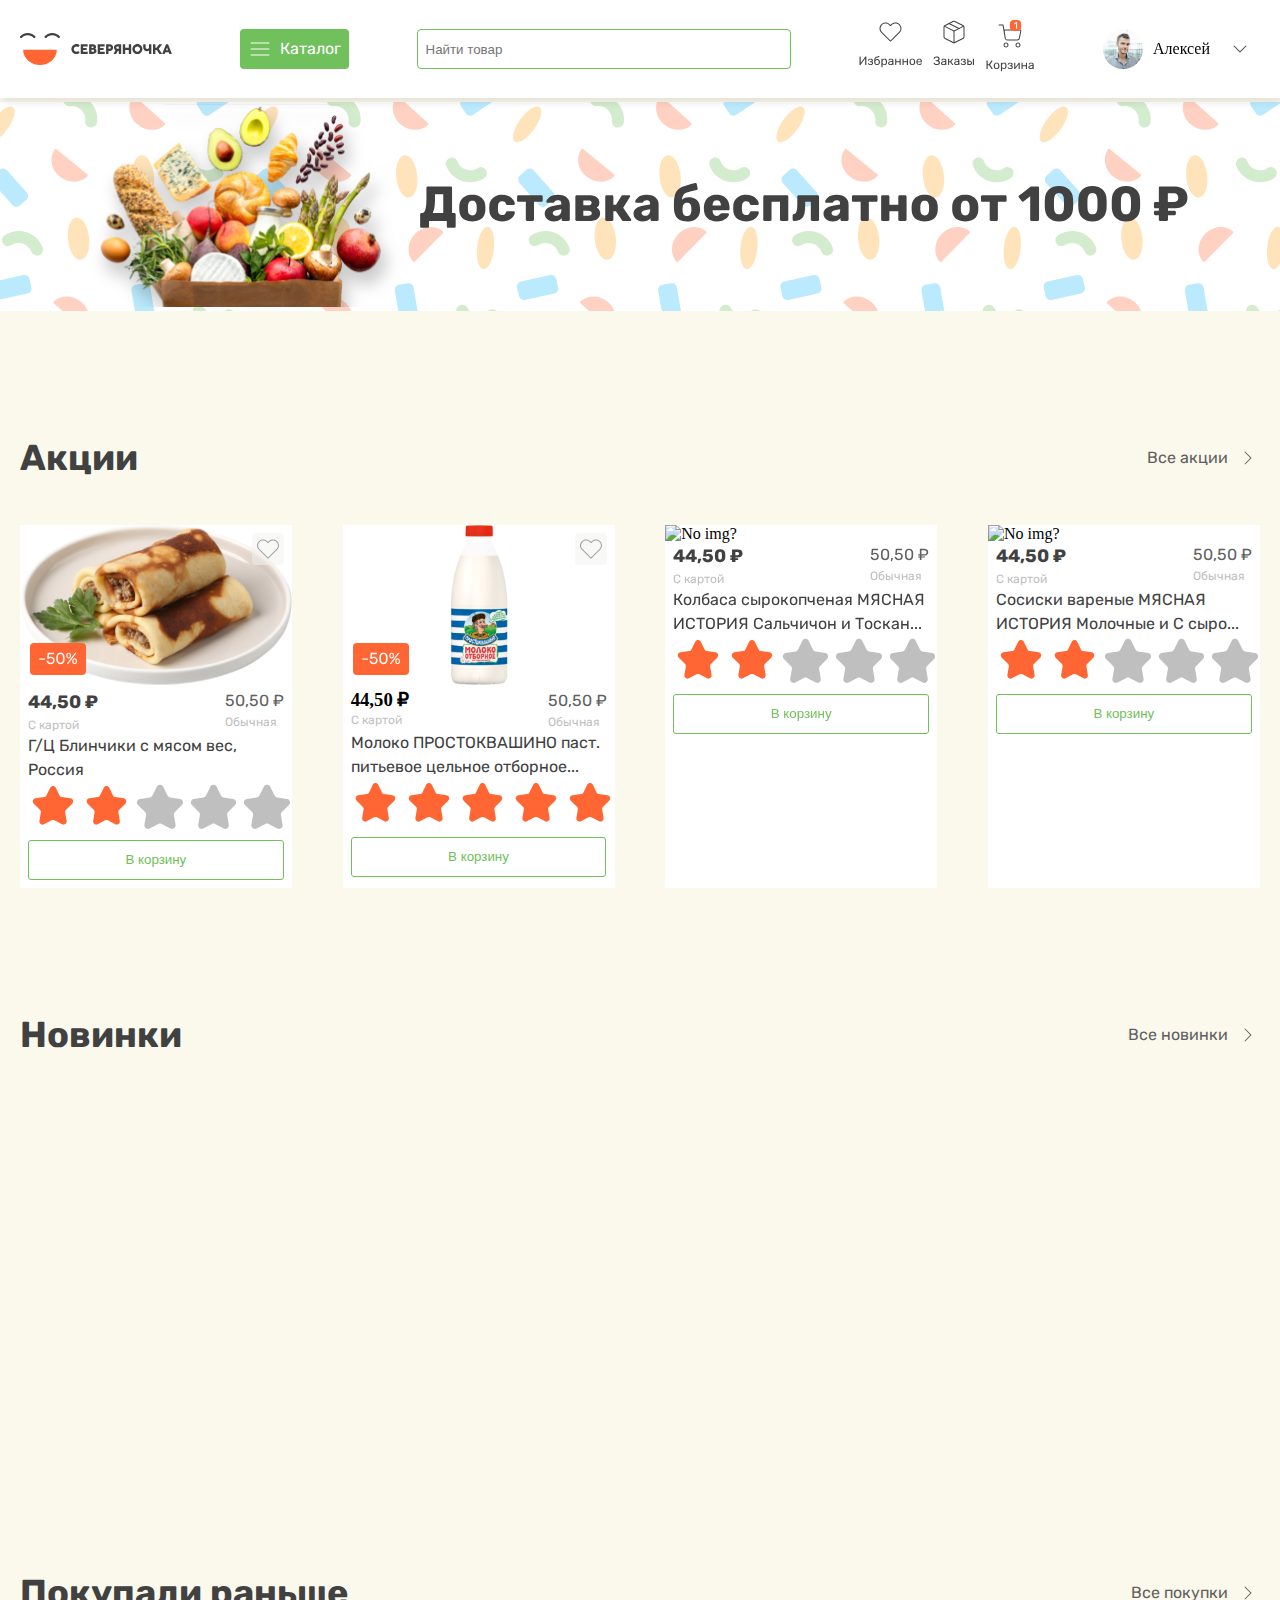
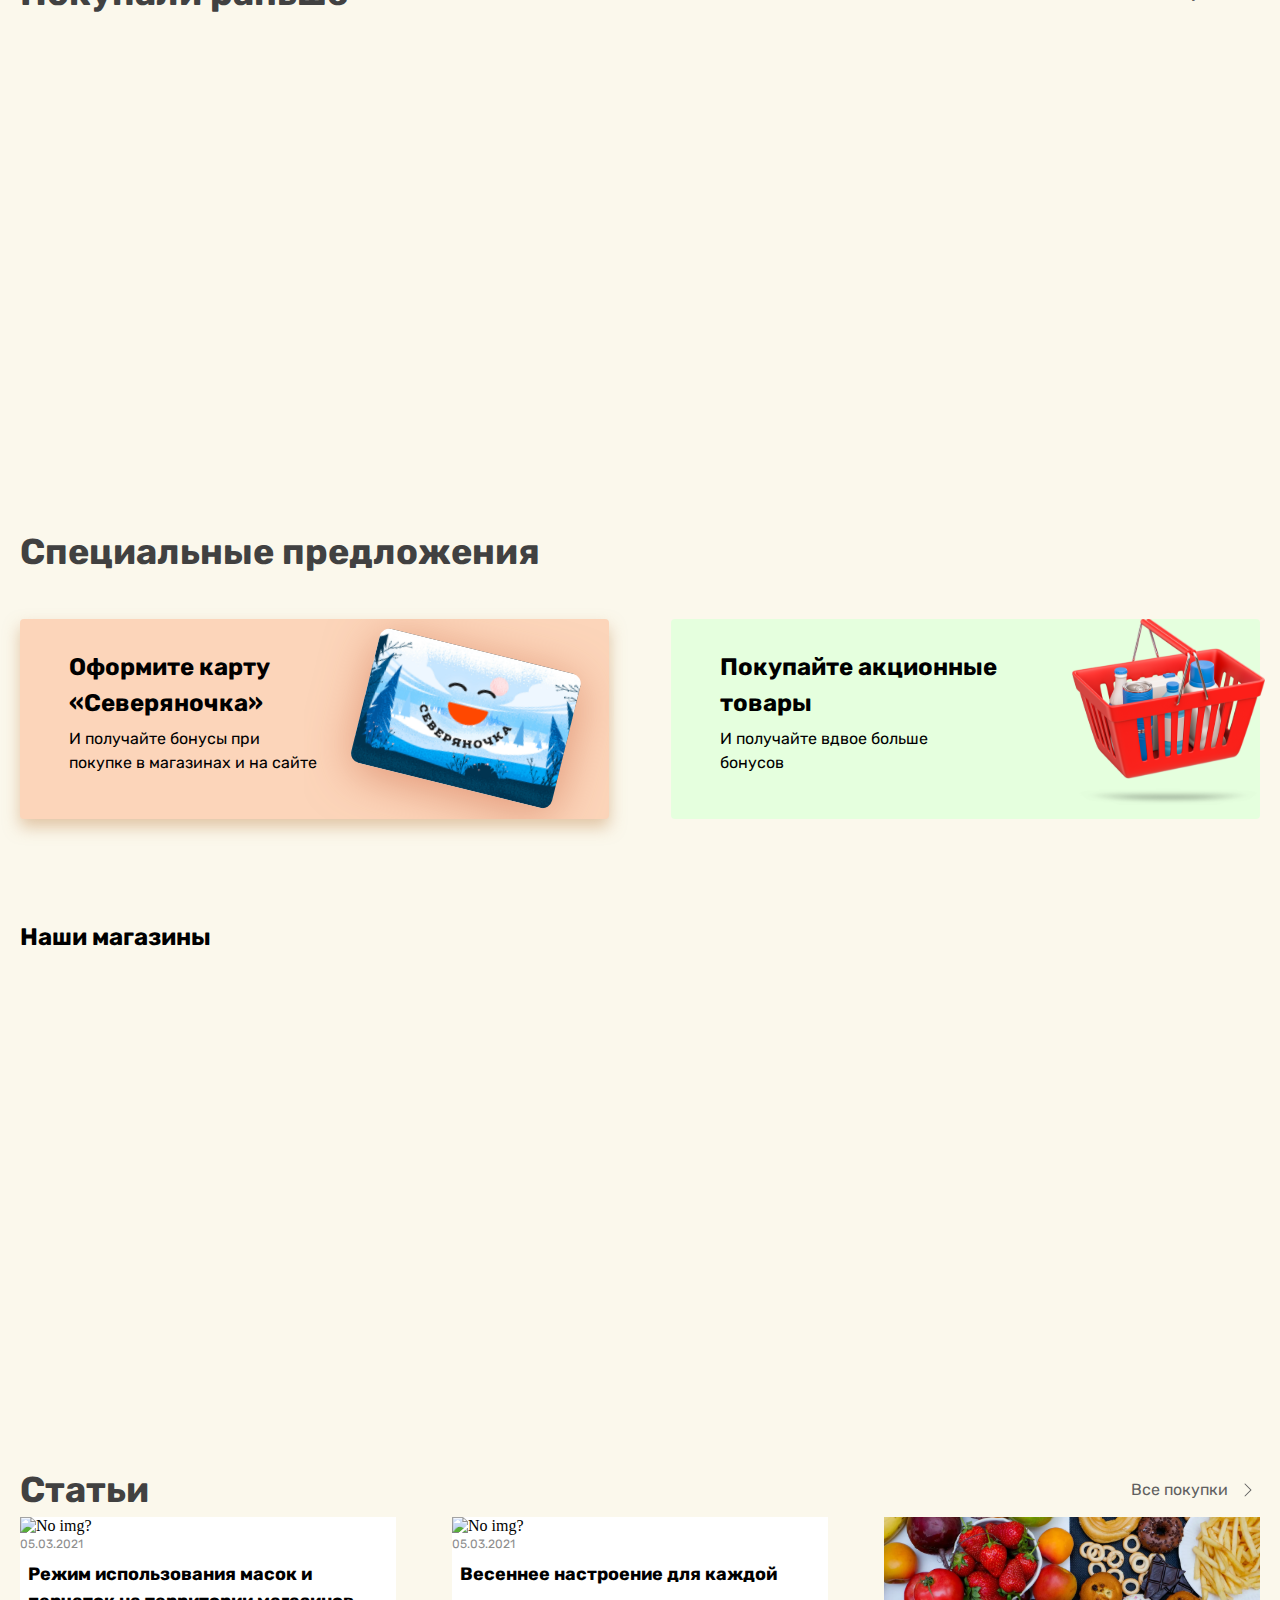
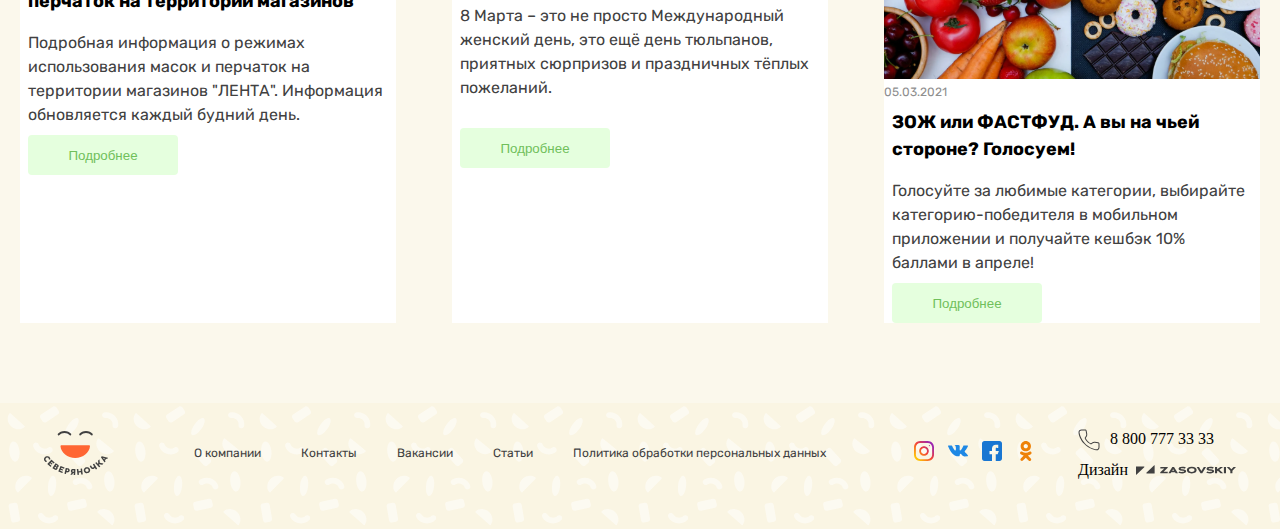
==== index.html @ 8865715a "first commit" ====
<!DOCTYPE html>
<html lang="en">
  <head>
    <meta charset="UTF-8" />
    <meta name="viewport" content="width=device-width, initial-scale=1.0" />
    <title>HOME</title>
    <link rel="stylesheet" href="./css/main.min.css" />
    <link href="https://unpkg.com/aos@2.3.1/dist/aos.css" rel="stylesheet" />
  </head>
  <body>
    <nav>
      <div class="screen-line">
        <div class="nav-div">
          <img class="logo-brend" src="./img/logo (12).svg" alt="No img?" />
          <img
            class="logo-brend2"
            src="./img/head-img/logo (13).svg"
            alt="No img?"
          />
          <a href="./page/katalog,html">
            <button class="katalogmin">
              <div>
                <img src="./img/head-img/menu.svg" alt="No img?" />
                <p>Каталог</p>
              </div>
            </button>
          </a>
          <form action=""><input type="text" /placeholder="Найти товар"></form>
          <div class="imgsss">
            <a href="./page/Избранное.html">
              <img src="./img/head-img/MainMenu.svg" alt="No img?" />
            </a>
            <a href="./page/Заказы.html"
              ><img src="./img/head-img/MainMenu (1).svg" alt="No img?"
            /></a>

            <a href="./page/Заказы.html"
              ><img src="./img/head-img/MainMenu (2).svg" alt="No img?"
            /></a>
          </div>
          <div class="head-div2">
            <div>
              <img src="./img/head-img/avatar.svg" alt="No img?" />
              <p>Алексей</p>
            </div>
            <img class="asdd" src="./img/Button.svg" alt="No img?" />
          </div>
        </div>
      </div>
    </nav>
    <header data-aos="flip-up">
      <div class="screen-line" data-aos="fade-down">
        <img src="./img/head-img/content-1208x200.svg" alt="No img?" />
        <p>Доставка бесплатно от 1000 ₽</p>
      </div>
    </header>

    <div class="АкцииАкции">
      <div class="screen-line">
        <div class="Акции1_">
          <h1>Акции</h1>
          <a href="./page/Заказы.html"
            ><div>
              <p>Все акции</p>
              <img src="./img/head-img/chevron-right.svg" alt="No img?" /></div
          ></a>
        </div>

        <div class="gridss">
          <div class="grid-card" data-aos="zoom-in-up">
            <img src="./img/home-body/img.svg" alt="No img?" />
            <div class="grid-card__DIV">
              <div class="div_left">
                <h2>44,50 ₽</h2>
                <p>С картой</p>
              </div>
              <div class="div_right">
                <h3>50,50 ₽</h3>
                <p>Обычная</p>
              </div>
            </div>
            <div><p class="div-end-p">Г/Ц Блинчики с мясом вес, Россия</p></div>
            <div class="yulduzlar o_o">
              <img src="./img/home-body/star.svg" alt="No img?" />
              <img src="./img/home-body/star.svg" alt="No img?" />
              <img src="./img/home-body/Star 1.svg" alt="No img?" />
              <img src="./img/home-body/Star 1.svg" alt="No img?" />
              <img src="./img/home-body/Star 1.svg" alt="No img?" />
            </div>
            <a href="./page/Заказы.html"
              ><button class="vkarzinu">В корзину</button></a
            >
          </div>
          <div class="grid-card" data-aos="zoom-in-up">
            <img src="./img/home-body/img (1).svg" alt="No img?" />
            <div class="grid-card__DIV">
              <div class="div_left">
                <h3>44,50 ₽</h3>
                <p>С картой</p>
              </div>
              <div class="div_right">
                <h3>50,50 ₽</h3>
                <p>Обычная</p>
              </div>
            </div>
            <div>
              <p class="div-end-p">
                Молоко ПРОСТОКВАШИНО паст. питьевое цельное отборное...
              </p>
            </div>
            <div class="yulduzlar">
              <img src="./img/home-body/star.svg" alt="No img?" />
              <img src="./img/home-body/star.svg" alt="No img?" />
              <img src="./img/home-body/star.svg" alt="No img?" />
              <img src="./img/home-body/star.svg" alt="No img?" />
              <img src="./img/home-body/star.svg" alt="No img?" />
            </div>
            <a href="./page/Заказы.html"
              ><button class="vkarzinu">В корзину</button></a
            >
          </div>
          <div class="grid-card" data-aos="zoom-in-up">
            <img src="./img/home-body/img (2).svg" alt="No img?" />
            <div class="grid-card__DIV">
              <div class="div_left">
                <h2>44,50 ₽</h2>
                <p>С картой</p>
              </div>
              <div class="div_right">
                <h3>50,50 ₽</h3>
                <p>Обычная</p>
              </div>
            </div>
            <div>
              <p class="div-end-p">
                Колбаса сырокопченая МЯСНАЯ ИСТОРИЯ Сальчичон и Тоскан...
              </p>
            </div>
            <div class="yulduzlar">
              <img src="./img/home-body/star.svg" alt="No img?" />
              <img src="./img/home-body/star.svg" alt="No img?" />
              <img src="./img/home-body/Star 1.svg" alt="No img?" />
              <img src="./img/home-body/Star 1.svg" alt="No img?" />
              <img src="./img/home-body/Star 1.svg" alt="No img?" />
            </div>
            <a href="./page/Заказы.html"
              ><button class="vkarzinu">В корзину</button></a
            >
          </div>
          <div class="grid-card whither" data-aos="zoom-in-up">
            <img src="./img/home-body/img (3).svg" alt="No img?" />
            <div class="grid-card__DIV">
              <div class="div_left">
                <h2>44,50 ₽</h2>
                <p>С картой</p>
              </div>
              <div class="div_right">
                <h3>50,50 ₽</h3>
                <p>Обычная</p>
              </div>
            </div>
            <div>
              <p class="div-end-p">
                Сосиски вареные МЯСНАЯ ИСТОРИЯ Молочные и С сыро...
              </p>
            </div>
            <div class="yulduzlar o__o">
              <img src="./img/home-body/star.svg" alt="No img?" />
              <img src="./img/home-body/star.svg" alt="No img?" />
              <img src="./img/home-body/Star 1.svg" alt="No img?" />
              <img src="./img/home-body/Star 1.svg" alt="No img?" />
              <img src="./img/home-body/Star 1.svg" alt="No img?" />
            </div>
            <a href="./page/Заказы.html"
              ><button class="vkarzinu">В корзину</button></a
            >
          </div>
        </div>
      </div>
    </div>
    <div class="screen-line">
      <div class="Акции1_">
        <h1>Новинки</h1>
        <a href="./page/katalog,html"
          ><div>
            <p>Все новинки</p>
            <img src="./img/head-img/chevron-right.svg" alt="No img?" /></div
        ></a>
      </div>

      <div class="gridss">
        <div class="grid-card" data-aos="zoom-in-up">
          <img src="./img/home-body/img (4).svg" alt="No img?" />
          <div class="grid-card__DIV">
            <h6>159,99 ₽</h6>
          </div>
          <div><p class="div-end-p">Г/Ц Блинчики с мясом вес, Россия</p></div>
          <div class="yulduzlar o_o">
            <img src="./img/home-body/star.svg" alt="No img?" />
            <img src="./img/home-body/star.svg" alt="No img?" />
            <img src="./img/home-body/Star 1.svg" alt="No img?" />
            <img src="./img/home-body/Star 1.svg" alt="No img?" />
            <img src="./img/home-body/Star 1.svg" alt="No img?" />
          </div>
          <a href="./page/Заказы.html"
            ><button class="vkarzinu">В корзину</button></a
          >
        </div>
        <div class="grid-card" data-aos="zoom-in-up">
          <img src="./img/home-body/img (5).svg" alt="No img?" />
          <div class="grid-card__DIV">
            <h6>159,99 ₽</h6>
          </div>
          <div>
            <p class="div-end-p">
              Молоко ПРОСТОКВАШИНО паст. питьевое цельное отборное...
            </p>
          </div>
          <div class="yulduzlar">
            <img src="./img/home-body/star.svg" alt="No img?" />
            <img src="./img/home-body/star.svg" alt="No img?" />
            <img src="./img/home-body/star.svg" alt="No img?" />
            <img src="./img/home-body/star.svg" alt="No img?" />
            <img src="./img/home-body/star.svg" alt="No img?" />
          </div>
          <a href="./page/Заказы.html"
            ><button class="vkarzinu">В корзину</button></a
          >
        </div>
        <div class="grid-card" data-aos="zoom-in-up">
          <img src="./img/home-body/img@2x.svg" alt="No img?" />
          <div class="grid-card__DIV">
            <h6>159,99 ₽</h6>
          </div>
          <div>
            <p class="div-end-p">
              Колбаса сырокопченая МЯСНАЯ ИСТОРИЯ Сальчичон и Тоскан...
            </p>
          </div>
          <div class="yulduzlar">
            <img src="./img/home-body/star.svg" alt="No img?" />
            <img src="./img/home-body/star.svg" alt="No img?" />
            <img src="./img/home-body/Star 1.svg" alt="No img?" />
            <img src="./img/home-body/Star 1.svg" alt="No img?" />
            <img src="./img/home-body/Star 1.svg" alt="No img?" />
          </div>
          <a href="./page/Заказы.html"
            ><button class="vkarzinu">В корзину</button></a
          >
        </div>
        <div class="grid-card whither" data-aos="zoom-in-up">
          <img src="./img/home-body/img (6).svg" alt="No img?" />
          <div class="grid-card__DIV">
            <h6>159,99 ₽</h6>
          </div>
          <div>
            <p class="div-end-p">
              Сосиски вареные МЯСНАЯ ИСТОРИЯ Молочные и С сыро...
            </p>
          </div>
          <div class="yulduzlar o__o">
            <img src="./img/home-body/star.svg" alt="No img?" />
            <img src="./img/home-body/star.svg" alt="No img?" />
            <img src="./img/home-body/Star 1.svg" alt="No img?" />
            <img src="./img/home-body/Star 1.svg" alt="No img?" />
            <img src="./img/home-body/Star 1.svg" alt="No img?" />
          </div>
          <a href="./page/Заказы.html"
            ><button class="vkarzinu">В корзину</button></a
          >
        </div>
      </div>
    </div>
    <div class="screen-line">
      <div class="Акции1_">
        <h1>Покупали раньше</h1>
        <a href=""
          ><div>
            <p>Все покупки</p>
            <img src="./img/head-img/chevron-right.svg" alt="No img?" /></div
        ></a>
      </div>

      <div class="gridss">
        <div class="grid-card" data-aos="zoom-in-up">
          <img src="./img/home-body/img (7).svg" alt="No img?" />
          <div class="grid-card__DIV">
            <h6>159,99 ₽</h6>
          </div>
          <div><p class="div-end-p">Г/Ц Блинчики с мясом вес, Россия</p></div>
          <div class="yulduzlar o_o">
            <img src="./img/home-body/star.svg" alt="No img?" />
            <img src="./img/home-body/star.svg" alt="No img?" />
            <img src="./img/home-body/Star 1.svg" alt="No img?" />
            <img src="./img/home-body/Star 1.svg" alt="No img?" />
            <img src="./img/home-body/Star 1.svg" alt="No img?" />
          </div>
          <a href="./page/Заказы.html"
            ><button class="vkarzinu">В корзину</button></a
          >
        </div>
        <div class="grid-card" data-aos="zoom-in-up">
          <img src="./img/home-body/img@2x.svg" alt="No img?" />
          <div class="grid-card__DIV">
            <h6>159,99 ₽</h6>
          </div>
          <div>
            <p class="div-end-p">
              Молоко ПРОСТОКВАШИНО паст. питьевое цельное отборное...
            </p>
          </div>
          <div class="yulduzlar">
            <img src="./img/home-body/star.svg" alt="No img?" />
            <img src="./img/home-body/star.svg" alt="No img?" />
            <img src="./img/home-body/star.svg" alt="No img?" />
            <img src="./img/home-body/star.svg" alt="No img?" />
            <img src="./img/home-body/star.svg" alt="No img?" />
          </div>
          <a href="./page/Заказы.html"
            ><button class="vkarzinu">В корзину</button></a
          >
        </div>
        <div class="grid-card" data-aos="zoom-in-up">
          <img src="./img/home-body/img (4).svg" alt="No img?" />
          <div class="grid-card__DIV">
            <h6>159,99 ₽</h6>
          </div>
          <div>
            <p class="div-end-p">
              Колбаса сырокопченая МЯСНАЯ ИСТОРИЯ Сальчичон и Тоскан...
            </p>
          </div>
          <div class="yulduzlar">
            <img src="./img/home-body/star.svg" alt="No img?" />
            <img src="./img/home-body/star.svg" alt="No img?" />
            <img src="./img/home-body/Star 1.svg" alt="No img?" />
            <img src="./img/home-body/Star 1.svg" alt="No img?" />
            <img src="./img/home-body/Star 1.svg" alt="No img?" />
          </div>
          <a href="./page/Заказы.html"
            ><button class="vkarzinu">В корзину</button></a
          >
        </div>
        <div class="grid-card whither" data-aos="zoom-in-up">
          <img src="./img/home-body/img (6).svg" alt="No img?" />
          <div class="grid-card__DIV">
            <h6>159,99 ₽</h6>
          </div>
          <div>
            <p class="div-end-p">
              Сосиски вареные МЯСНАЯ ИСТОРИЯ Молочные и С сыро...
            </p>
          </div>
          <div class="yulduzlar o__o">
            <img src="./img/home-body/star.svg" alt="No img?" />
            <img src="./img/home-body/star.svg" alt="No img?" />
            <img src="./img/home-body/Star 1.svg" alt="No img?" />
            <img src="./img/home-body/Star 1.svg" alt="No img?" />
            <img src="./img/home-body/Star 1.svg" alt="No img?" />
          </div>
          <a href="./page/Заказы.html"
            ><button class="vkarzinu">В корзину</button></a
          >
        </div>
      </div>
    </div>
    <div class="screen-line">
      <h1 class="предло__">Специальные предложения</h1>
      <div class="karti">
        <div class="kaerr1">
          <h1>Оформите карту «Северяночка»</h1>
          <p>И получайте бонусы при покупке в магазинах и на сайте</p>
          <img src="./img/home-body/Карта лояльности-10 1.svg" alt="No img?" />
        </div>
        <div class="kaerr2">
          <h1>Покупайте акционные товары</h1>
          <p>И получайте вдвое больше бонусов</p>
          <img src="./img/home-body/73 1.svg" alt="No img?" />
        </div>
      </div>
    </div>
    <div class="screen-line"><h1 class="nashimagazin">Наши магазины</h1></div>
    <div class="">
      <iframe
        src="https://www.google.com/maps/embed?pb=!1m18!1m12!1m3!1d1476.599180082856!2d65.7945278183148!3d38.857039566726215!2m3!1f0!2f0!3f0!3m2!1i1024!2i768!4f13.1!3m3!1m2!1s0x3f4ea70045836921%3A0x5b971f34d893f741!2sIT%20Klaster%20Academy!5e1!3m2!1sen!2s!4v1723048775685!5m2!1sen!2s"
        width="100%"
        height="354"
        style="margin-top: 30px; border: 0"
        allowfullscreen=""
        loading="lazy"
        referrerpolicy="no-referrer-when-downgrade"
      ></iframe>
    </div>
    <div class="screen-line">
      <div class="Акции1_">
        <h1>Статьи</h1>
        <a href=""
          ><div>
            <p>Все покупки</p>
            <img src="./img/head-img/chevron-right.svg" alt="No img?" /></div
        ></a>
      </div>
      <div class="grid-cardend">
        <div class="end__element">
          <img src="./img/home-body/image 5.svg" alt="No img?" />
          <p>05.03.2021</p>
          <h3>Режим использования масок и перчаток на территории магазинов</h3>
          <h5>
            Подробная информация о режимах использования масок и перчаток на
            территории магазинов "ЛЕНТА". Информация обновляется каждый будний
            день.
          </h5>
          <a href="./page/О-компании.html">
            <button class="margin-top:10px;">Подробнее</button></a
          >
        </div>
        <div class="end__element">
          <img src="./img/home-body/image 5 (1).svg" alt="No img?" />
          <p>05.03.2021</p>
          <h3>Весеннее настроение для каждой</h3>
          <h5>
            8 Марта – это не просто Международный женский день, это ещё день
            тюльпанов, приятных сюрпризов и праздничных тёплых пожеланий.
          </h5>
          <a href="./page/О-компании.html">
            <button style="margin-top: 20px">Подробнее</button></a
          >
        </div>
        <div class="end__element">
          <img src="./img/home-body/image 5 (2).svg" alt="No img?" />
          <p>05.03.2021</p>
          <h3>ЗОЖ или ФАСТФУД. А вы на чьей стороне? Голосуем!</h3>
          <h5>
            Голосуйте за любимые категории, выбирайте категорию-победителя в
            мобильном приложении и получайте кешбэк 10% баллами в апреле!
          </h5>
          <a href="./page/О-компании.html"> <button>Подробнее</button></a>
        </div>
      </div>
    </div>
    <footer>
      <div class="screen-line">
        <div class="bigasdfl">
          <img src="./img/footer/logo (14).svg" alt="No img?" />
          <div class="gjdfkgjfgdkfdk">
            <a href="./page/О-компании.html"> <p>О компании</p></a>
            <a href="./page/Контакты.html"> <p>Контакты</p></a>
            <a href="./page/Вакансии.html"> <p>Вакансии</p></a>
            <a href="./page/О-компании.html"> <p>Статьи</p></a>
            <a href="./page/Контакты.html">
              <p>Политика обработки персональных данных</p>
            </a>
          </div>
          <div class="kgjfgdkfdk">
            <div class="alii">
              <a href="./page/О-компании.html"> <p>О компании</p></a>
              <a href="./page/Контакты.html"> <p>Контакты</p></a>
              <a href="./page/Вакансии.html"> <p>Вакансии</p></a>
            </div>
            <div class="alii">
              <a href="./page/О-компании.html"> <p>Статьи</p></a>
              <a href="./page/Контакты.html">
                <p>Политика обработки персональных данных</p>
              </a>
            </div>
          </div>
          <div class="fodefilrr">
            <div class="sasdfdsg">
              <a
                href="https://www.instagram.com/alisher_ali13?igsh=NnBmYnNvbGl6MXEw "
                ><img src="./img/footer/instagram.svg" alt="No img?"
              /></a>
              <a href="https://vk.com/"
                ><img src="./img/footer/vkontakte.svg  " alt="No img?"
              /></a>
              <a href="https://www.facebook.com/">
                <img src="./img/footer/facebook.svg" alt="No img?"
              /></a>
              <a href="https://ok.ru/">
                <img src="./img/footer/ok.svg" alt="No img?"
              /></a>
            </div>
            <div>
              <div style="display: flex; gap: 8px; align-items: center">
                <img src="./img/footer/phone.svg" alt="no icon?" />
                <p>8 800 777 33 33</p>
              </div>
              <div class="img__p-foot">
                <p>Дизайн</p>
                <img src="./img/footer/Union.svg" alt="No icon?" />
              </div>
            </div>
          </div>
        </div>
      </div>
    </footer>
    <div class="footer-2">
      <div class="screen-line">
        <div class="bi-bag">
          <img src="./img/footer/logo (14).svg" alt="No img?" />
          <div>
            <div>
              <a
                href="https://www.instagram.com/alisher_ali13?igsh=NnBmYnNvbGl6MXEw "
                ><img src="./img/footer/instagram.svg" alt="No img?"
              /></a>
              <a href="https://vk.com/"
                ><img src="./img/footer/vkontakte.svg  " alt="No img?"
              /></a>
              <a href="https://www.facebook.com/">
                <img src="./img/footer/facebook.svg" alt="No img?"
              /></a>
              <a href="https://ok.ru/">
                <img src="./img/footer/ok.svg" alt="No img?"
              /></a>
            </div>
            <div style="display: flex; gap: 8px; align-items: center">
              <img src="./img/footer/phone.svg" alt="no icon?" />
              <p>8 800 777 33 33</p>
            </div>
          </div>
        </div>
        <div class="center-alta">
          <div class="alta-big">
            <div class="alta">
              <a href="./page/О-компании.html"> <p>О компании</p></a>
              <a href="./page/Контакты.html"> <p>Контакты</p></a>
              <a href="./page/Вакансии.html"> <p>Вакансии</p></a>
              <a href="./page/О-компании.html"> <p>Статьи</p></a>
            </div>
            <a href="./page/Контакты.html">
              <p>Политика обработки персональных данных</p>
            </a>
          </div>
        </div>
      </div>
    </div>
    <div class="end__nav">
      <div class="screen-line">
        <div class="imageoo">
          <a href="./page/katalog,html"
            ><img src="./img/head-img/MainMenu (3).svg" alt="No img?"
          /></a>
          <a href="./page/Избранное.html"
            ><img src="./img/head-img/MainMenu.svg" alt="No img?"
          /></a>
          <a href="./page/Заказы.html"
            ><img src="./img/head-img/MainMenu (1).svg" alt="No img?"
          /></a>
          <a href="./page/Корзина.html"
            ><img src="./img/head-img/MainMenu (2).svg" alt="No img?"
          /></a>
          <a href="./page/О-компании.html"
            ><img src="./img/head-img/avatar.svg" alt="No img?"
          /></a>
        </div>
      </div>
    </div>
    <script src="https://unpkg.com/aos@2.3.1/dist/aos.js"></script>
    <script src="./js/main.js"></script>
  </body>
</html>
---- css/main.min.css ----
@import"https://fonts.googleapis.com/css2?family=Rubik:ital,wght@0,300..900;1,300..900&display=swap";*{padding:0;margin:0}*,*::before,*::after{box-sizing:border-box}.screen-line{max-width:1288px;margin-left:auto;margin-right:auto;padding-left:20px;padding-right:20px}nav{position:relative;z-index:1000000;position:sticky;top:0;box-shadow:2px 4px 8px 0px rgba(0,0,0,.1);background-color:#fff}@media(max-width: 807px){nav .logo-brend{display:none}}nav .logo-brend2{display:none !important}@media(max-width: 807px){nav .logo-brend2{display:block !important}}nav .nav-div{padding-top:20px;padding-bottom:20px;display:flex;align-items:center;justify-content:space-between}nav .katalogmin{background:#70c05b;padding:8px;border-radius:4px;border:none;transition:1s}nav .katalogmin:hover{box-shadow:inset 0px 50px 30px red}@media(max-width: 544px){nav .katalogmin{display:none}}nav .katalogmin div{display:flex;gap:8px;align-items:center}nav .katalogmin div p{font-family:Rubik;font-size:16px;font-weight:400;line-height:24px;text-align:center;color:#fff}@media(max-width: 1005px){nav .katalogmin div p{display:none}}nav .imgsss{display:flex;gap:10px}@media(max-width: 544px){nav .imgsss{display:none}}nav .imgsss img{transition:.3s}nav .imgsss img:hover{transform:scale(0.85)}nav form input{height:40px;width:374px;padding:8px;gap:10px;border-radius:4px;border:1px solid #70c05b;outline:none}@media(max-width: 1005px){nav form input{width:324px}}@media(max-width: 683px){nav form input{width:100%}}@media(max-width: 544px){nav form input{width:250px}}nav .head-div2{display:flex;align-items:center;gap:10px}@media(max-width: 544px){nav .head-div2{display:none}}nav .head-div2 div{display:flex;align-items:center;gap:10px}@media(max-width: 1005px){nav .head-div2 div p{display:none}}@media(max-width: 1005px){nav .head-div2 .asdd{display:none}}header{margin-top:4px;background-image:url(../../img/head-img/Group\ 7100.svg);background-repeat:no-repeat;background-size:cover;background-position:center;width:100%;background-color:#fff}header img{width:100%}@media(max-width: 400px){header img{display:none}}header p{display:none !important}@media(max-width: 400px){header p{display:block !important;text-align:center;padding:27px 0px;font-family:Rubik;font-size:18px;font-weight:700;line-height:27px;text-align:center}}.АкцииАкции{margin-top:80px}.АкцииАкции .Акции1_{display:flex;align-items:center;justify-content:space-between}.АкцииАкции .Акции1_ h1{font-family:Rubik;font-size:36px;font-weight:700;line-height:54px;text-align:left;color:#414141}.АкцииАкции .Акции1_ a{text-decoration:none}.АкцииАкции .Акции1_ a div{display:flex;align-items:center;gap:8px;transition:.3s}.АкцииАкции .Акции1_ a div:hover{-webkit-text-decoration:underline 4px red;text-decoration:underline 4px red}.АкцииАкции .Акции1_ a div p{font-family:Rubik;font-size:16px;font-weight:400;line-height:24px;text-align:center;color:#606060}.gridss{margin-top:40px;display:grid;grid-template-columns:auto auto auto auto;justify-content:space-between}@media(max-width: 694px){.gridss{grid-template-columns:auto auto;justify-content:space-evenly}}.gridss .grid-card{width:272px;background-color:#fff}@media(max-width: 819px){.gridss .grid-card{width:224px !important}}@media(max-width: 694px){.gridss .grid-card{width:272px}}@media(max-width: 472px){.gridss .grid-card{width:160px !important}}.gridss .grid-card img{width:100%}.gridss .grid-card .grid-card__DIV{padding-top:8px;display:flex;padding:0px 8px;justify-content:space-between}.gridss .grid-card .grid-card__DIV .div_left h2{font-family:Rubik;font-size:18px;font-weight:700;line-height:27px;text-align:left;color:#414141}.gridss .grid-card .grid-card__DIV .div_left p{font-family:Rubik;font-size:12px;font-weight:400;line-height:18px;text-align:left;color:#bfbfbf}.gridss .grid-card .grid-card__DIV .div_right h3{font-family:Rubik;font-size:16px;font-weight:400;line-height:24px;text-align:left;color:#606060}.gridss .grid-card .grid-card__DIV .div_right p{font-family:Rubik;font-size:12px;font-weight:400;line-height:18px;text-align:left;color:#bfbfbf}.gridss .grid-card .grid-card__DIV h6{font-family:Rubik;font-size:18px;font-weight:700;line-height:27px;text-align:left;color:#414141}.gridss .div-end-p{margin-left:8px;max-width:256px;font-family:Rubik;font-size:16px;font-weight:400;line-height:24px;text-align:left;color:#414141}.gridss .yulduzlar{margin-left:8px;display:flex;gap:4px}.gridss .vkarzinu{margin:8px;width:94%;height:40px;border:none;background:none;border-radius:3px;color:#70c05b;border:1px solid #70c05b;transition:.3s}.gridss .vkarzinu:hover{box-shadow:inset 0px 42px 0px #f63;color:#fff;border:none}@media(max-width: 1101px){.whither{display:none !important}}@media(max-width: 694px){.whither{display:block !important}}@media(max-width: 472px){.o_o{padding-top:70px !important}.o__o{padding-top:25px}}.Акции1_{margin-top:120px;display:flex;align-items:center;justify-content:space-between}.Акции1_ h1{font-family:Rubik;font-size:36px;font-weight:700;line-height:54px;text-align:left;color:#414141}.Акции1_ a{text-decoration:none}.Акции1_ a div{display:flex;align-items:center;gap:8px;transition:.3s}.Акции1_ a div:hover{-webkit-text-decoration:underline 4px red;text-decoration:underline 4px red}.Акции1_ a div p{font-family:Rubik;font-size:16px;font-weight:400;line-height:24px;text-align:center;color:#606060}.предло__{margin-top:120px;margin-bottom:40px;font-family:Rubik;font-size:36px;font-weight:700;line-height:54px;text-align:left;color:#414141}.karti{display:flex;align-items:center;justify-content:space-between}@media(max-width: 841px){.karti{flex-direction:column}}.karti .kaerr1{box-shadow:0px 8px 16px 0px rgba(202,147,96,.5);border-radius:4px;width:589px;background-color:#fcd5ba;position:relative}@media(max-width: 725px){.karti .kaerr1{max-width:289px;overflow:hidden}}.karti .kaerr1 h1{padding-top:30px;padding-left:49px;max-width:400px;font-family:Rubik;font-size:24px;font-weight:700;line-height:36px;text-align:left}@media(max-width: 1136px){.karti .kaerr1 h1{width:174px;font-family:Rubik;font-size:18px;font-weight:700;line-height:27px;text-align:left;position:relative;z-index:11}}.karti .kaerr1 p{padding-top:6px;padding-left:49px;padding-bottom:44px;max-width:300px;font-family:Rubik;font-size:16px;font-weight:400;line-height:24px;text-align:left}@media(max-width: 1136px){.karti .kaerr1 p{width:174px;font-size:12px;font-weight:400;line-height:18px;text-align:left;position:relative;z-index:11}}.karti .kaerr1 img{position:absolute;top:0px;right:-5px;transition:.3s}.karti .kaerr1 img:hover{transform:rotate(-16deg)}@media(max-width: 1136px){.karti .kaerr1 img{right:-70px}}.kaerr2{background-color:#e5ffde;border-radius:4px;width:589px;position:relative}@media(max-width: 725px){.kaerr2{max-width:389px;overflow:hidden}}.kaerr2 h1{padding-top:30px;padding-left:49px;max-width:400px;font-family:Rubik;font-size:24px;font-weight:700;line-height:36px;text-align:left;position:relative;z-index:11}@media(max-width: 340px){.kaerr2 h1{width:200px}}.kaerr2 p{padding-top:6px;padding-left:49px;padding-bottom:44px;max-width:300px;font-family:Rubik;font-size:16px;font-weight:400;line-height:24px;text-align:left;position:relative;z-index:11}.kaerr2 img{position:absolute;top:0px;right:-5px;transition:.3s}.nashimagazin{margin-top:100px;font-family:Rubik;font-size:24px;font-weight:700;line-height:36px;text-align:left}.grid-cardend{display:grid;grid-template-columns:auto auto auto;justify-content:space-between}@media(max-width: 1189px){.grid-cardend{justify-content:space-evenly}}@media(max-width: 694px){.grid-cardend{grid-template-columns:auto;grid-template-rows:auto auto auto}}.grid-cardend .end__element{width:376px;background-color:#fff}@media(max-width: 1189px){.grid-cardend .end__element{width:224px}}@media(max-width: 694px){.grid-cardend .end__element{width:100%}}.grid-cardend .end__element img{width:100%}.grid-cardend .end__element p{font-family:Rubik;font-size:12px;font-weight:400;line-height:18px;text-align:left;color:#8f8f8f}.grid-cardend .end__element h3{padding:8px;font-family:Rubik;font-size:18px;font-weight:700;line-height:27px;text-align:left}@media(max-width: 1189px){.grid-cardend .end__element h3{font-family:Rubik;font-size:16px;font-weight:700;line-height:24px;text-align:left}}.grid-cardend .end__element h5{padding:8px;font-family:Rubik;font-size:16px;font-weight:400;line-height:24px;text-align:left;color:#414141}@media(max-width: 1189px){.grid-cardend .end__element h5{font-family:Rubik;font-size:12px;font-weight:400;line-height:18px;text-align:left}}.grid-cardend .end__element button{margin-left:8px;width:150px;height:40px;padding:8px;gap:8px;border-radius:4px;border:none;background:#e5ffde;color:#70c05b;transition:.3s}.grid-cardend .end__element button:hover{color:#fff;box-shadow:inset 0px 41px #70c05b}footer{background-color:#faf5e3;margin-top:80px;background-image:url(../../img/footer/bac.svg);width:100%;height:126px}@media(max-width: 697px){footer{display:none !important}}footer .bigasdfl{padding:24px;display:flex;justify-content:space-between;align-items:center}footer .gjdfkgjfgdkfdk{display:grid;grid-template-columns:auto auto auto auto auto;gap:40px}@media(max-width: 1077px){footer .gjdfkgjfgdkfdk{display:none}}@media(max-width: 697px){footer .gjdfkgjfgdkfdk{grid-template-columns:auto auto auto auto;grid-template-rows:auto auto}}footer .gjdfkgjfgdkfdk a{text-decoration:none}footer .gjdfkgjfgdkfdk a p{font-family:Rubik;font-size:12px;font-weight:400;line-height:18px;text-align:left;color:#414141}footer .kgjfgdkfdk{display:none}@media(max-width: 1077px){footer .kgjfgdkfdk{display:flex;flex-direction:column;gap:8px}}footer .kgjfgdkfdk .alii{display:flex;gap:16px}footer .kgjfgdkfdk a{text-decoration:none}footer .kgjfgdkfdk a p{font-family:Rubik;font-size:12px;font-weight:400;line-height:18px;text-align:left;color:#414141}footer .fodefilrr{display:flex;align-items:center;gap:40px}@media(max-width: 800px){footer .fodefilrr{gap:24px}}footer .fodefilrr .sasdfdsg{display:grid;grid-template-columns:auto auto auto auto;gap:10px !important}@media(max-width: 800px){footer .fodefilrr .sasdfdsg{grid-template-columns:auto auto;grid-template-rows:auto auto}}footer .img__p-foot{margin-top:10px;display:flex;gap:8px}.footer-2{display:none;background-color:#faf5e3;margin-top:80px;background-image:url(../../img/footer/bac.svg);width:100%;height:126px}@media(max-width: 697px){.footer-2{display:block !important}}.footer-2 .bi-bag{display:flex;justify-content:space-around}.footer-2 .center-alta{margin-top:24px;display:flex;justify-content:center}.footer-2 .center-alta .alta-big{margin:0 auto;display:flex;flex-direction:column;gap:16px}.footer-2 .center-alta .alta-big .alta{display:flex;gap:16px}.footer-2 .center-alta .alta-big a{text-decoration:none}.footer-2 .center-alta .alta-big a p{font-family:Rubik;font-size:12px;font-weight:400;line-height:18px;text-align:left;color:#414141}.end__nav{margin-top:26px;display:none}@media(max-width: 544px){.end__nav{background-color:#fff;display:block}}.end__nav .imageoo{display:flex;align-items:center;justify-content:space-around}.end__nav .imageoo img{transition:.3s}.end__nav .imageoo img:hover{transform:scale(0.85)}button:hover{cursor:pointer}body{background:#fbf8ec}
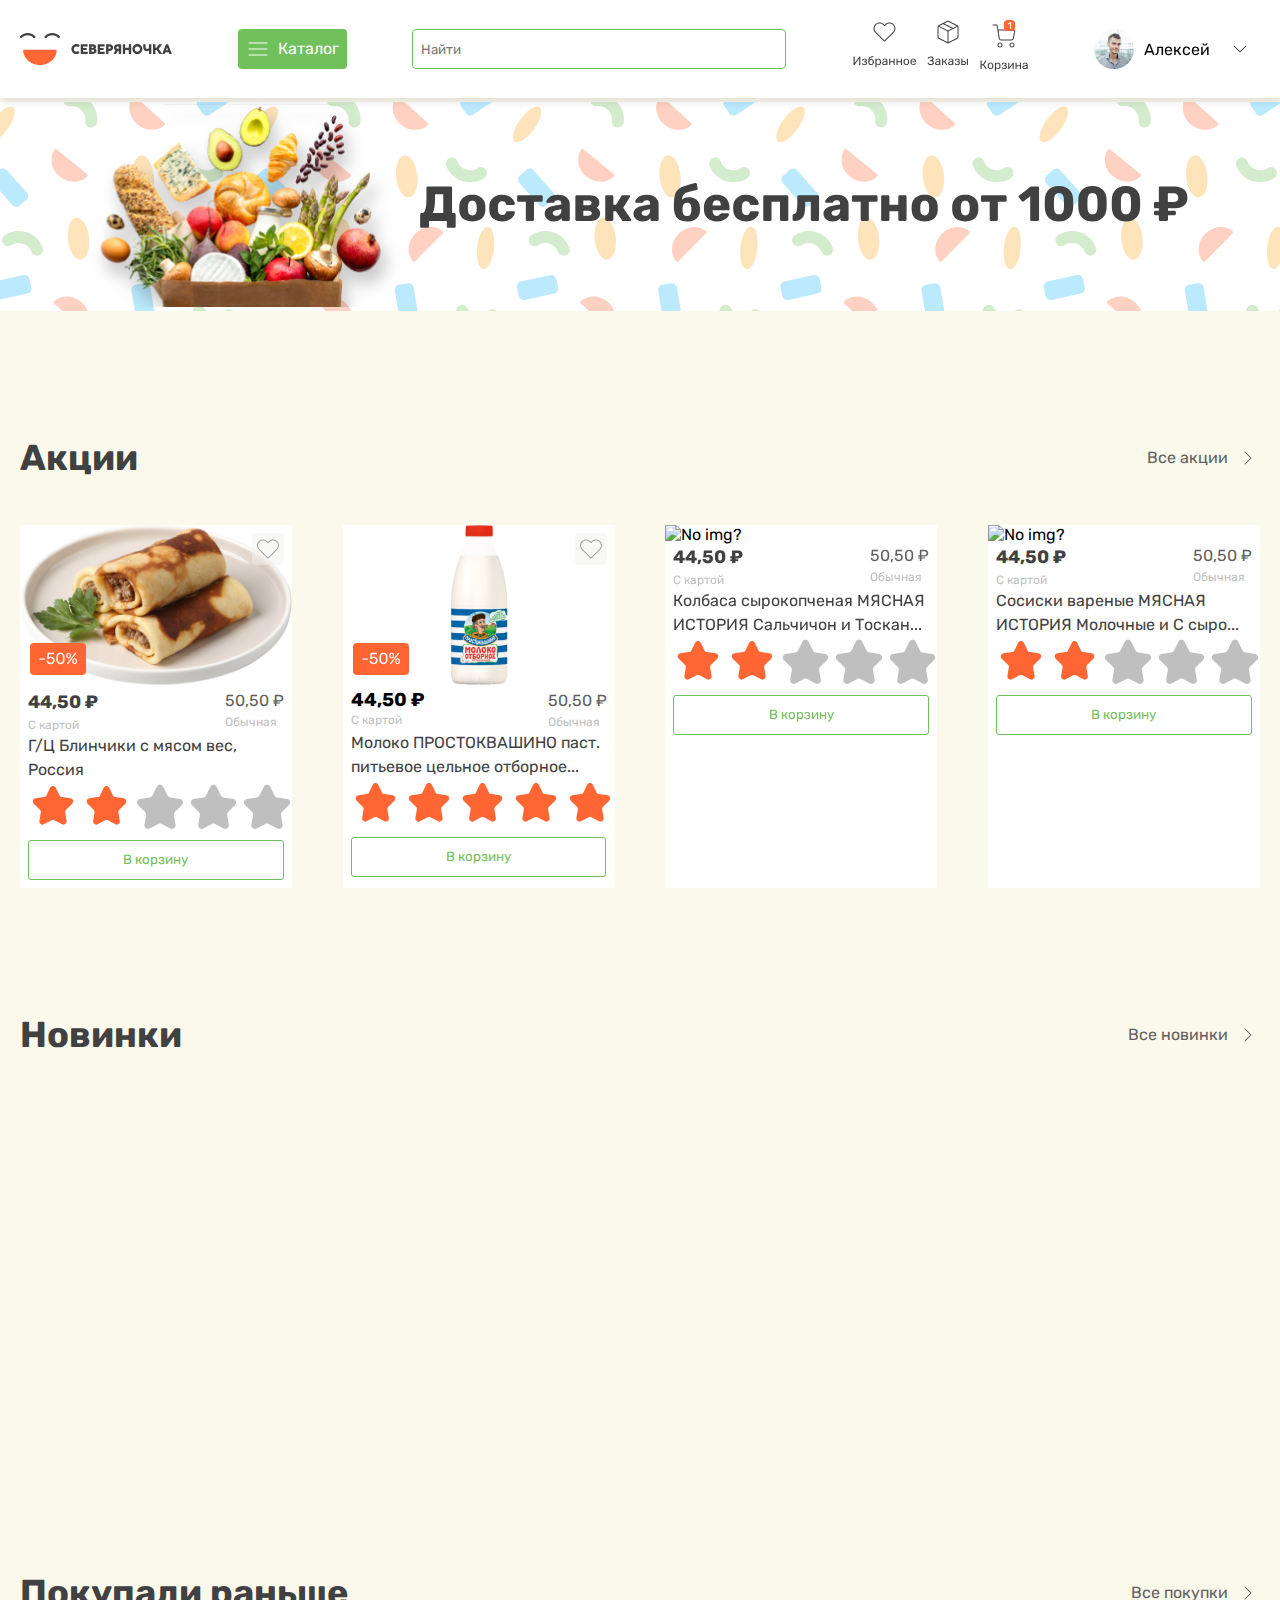
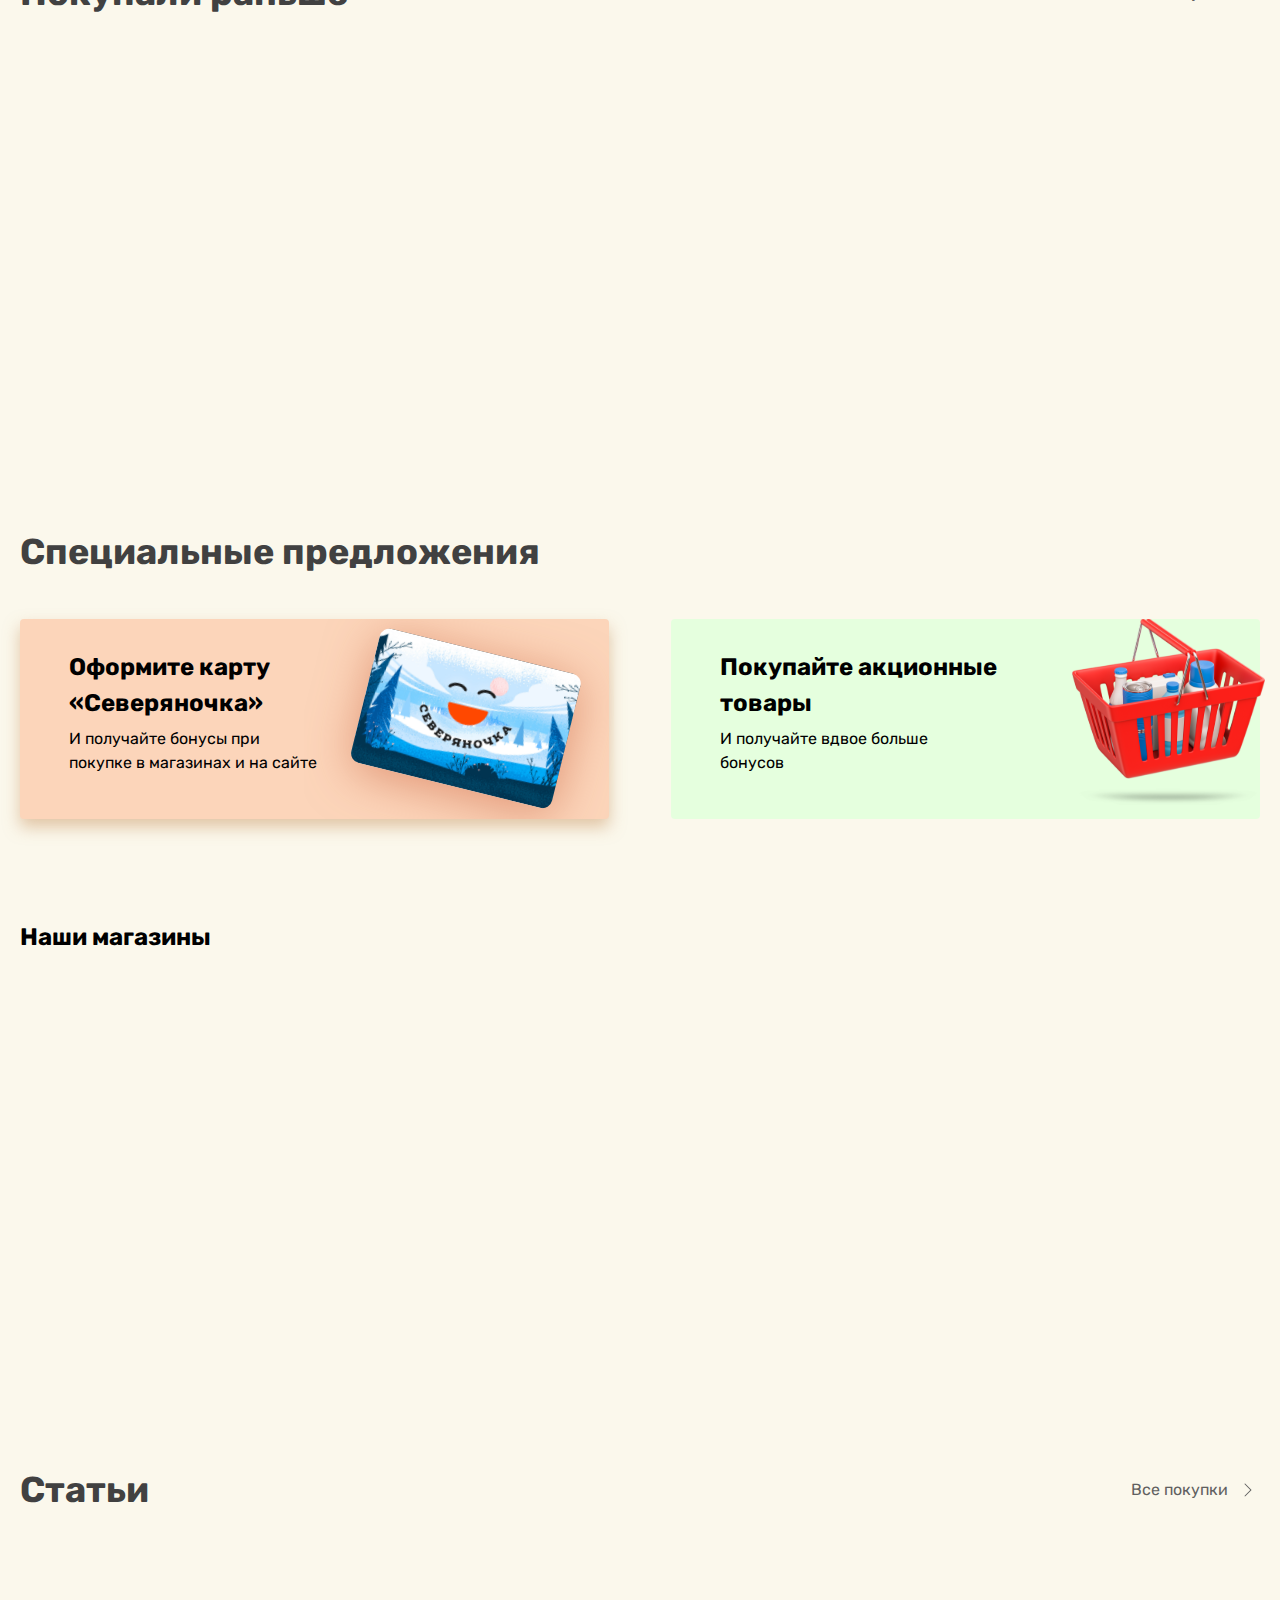
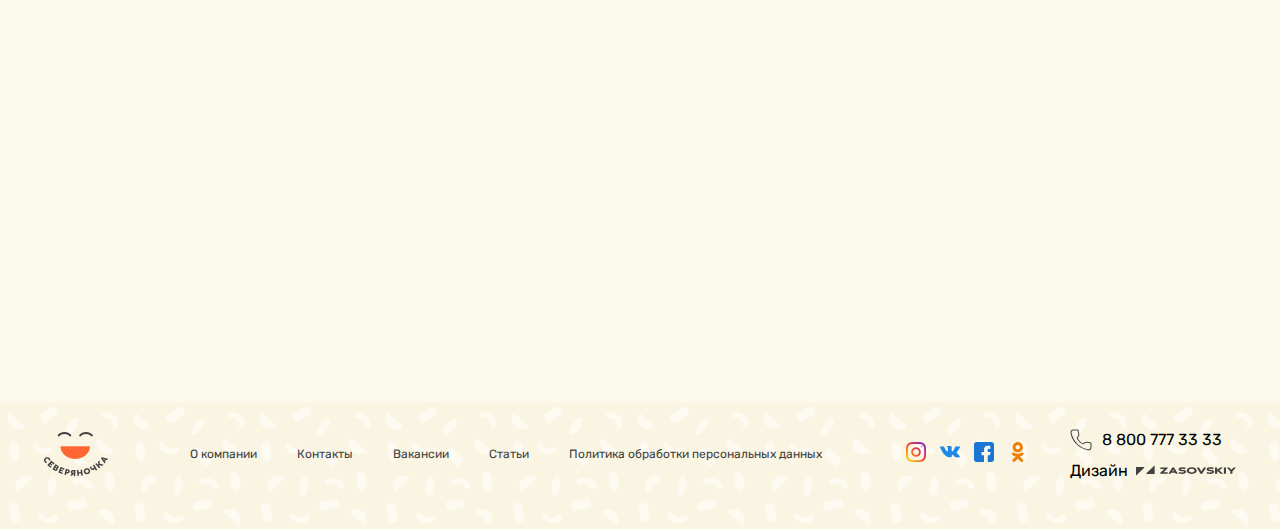
==== commit edae45b7: "31-11:58" ====
--- a/index.html
+++ b/index.html
@@ -25,7 +25,7 @@
               </div>
             </button>
           </a>
-          <form action=""><input type="text" /placeholder="Найти товар"></form>
+          <form action=""><input type="text" /placeholder="Найти "товар"></form>
           <div class="imgsss">
             <a href="./page/Избранное.html">
               <img src="./img/head-img/MainMenu.svg" alt="No img?" />
@@ -400,8 +400,8 @@
             <img src="./img/head-img/chevron-right.svg" alt="No img?" /></div
         ></a>
       </div>
-      <div class="grid-cardend">
-        <div class="end__element">
+      <div class="grid-cardend" data-aos="zoom-in-up">
+        <div class="end__element" data-aos="flip-up">
           <img src="./img/home-body/image 5.svg" alt="No img?" />
           <p>05.03.2021</p>
           <h3>Режим использования масок и перчаток на территории магазинов</h3>
@@ -414,7 +414,7 @@
             <button class="margin-top:10px;">Подробнее</button></a
           >
         </div>
-        <div class="end__element">
+        <div class="end__element" data-aos="flip-up">
           <img src="./img/home-body/image 5 (1).svg" alt="No img?" />
           <p>05.03.2021</p>
           <h3>Весеннее настроение для каждой</h3>
@@ -426,7 +426,7 @@
             <button style="margin-top: 20px">Подробнее</button></a
           >
         </div>
-        <div class="end__element">
+        <div class="end__element" data-aos="flip-up">
           <img src="./img/home-body/image 5 (2).svg" alt="No img?" />
           <p>05.03.2021</p>
           <h3>ЗОЖ или ФАСТФУД. А вы на чьей стороне? Голосуем!</h3>
--- a/css/main.min.css
+++ b/css/main.min.css
@@ -1 +1 @@
-@import"https://fonts.googleapis.com/css2?family=Rubik:ital,wght@0,300..900;1,300..900&display=swap";*{padding:0;margin:0}*,*::before,*::after{box-sizing:border-box}.screen-line{max-width:1288px;margin-left:auto;margin-right:auto;padding-left:20px;padding-right:20px}nav{position:relative;z-index:1000000;position:sticky;top:0;box-shadow:2px 4px 8px 0px rgba(0,0,0,.1);background-color:#fff}@media(max-width: 807px){nav .logo-brend{display:none}}nav .logo-brend2{display:none !important}@media(max-width: 807px){nav .logo-brend2{display:block !important}}nav .nav-div{padding-top:20px;padding-bottom:20px;display:flex;align-items:center;justify-content:space-between}nav .katalogmin{background:#70c05b;padding:8px;border-radius:4px;border:none;transition:1s}nav .katalogmin:hover{box-shadow:inset 0px 50px 30px red}@media(max-width: 544px){nav .katalogmin{display:none}}nav .katalogmin div{display:flex;gap:8px;align-items:center}nav .katalogmin div p{font-family:Rubik;font-size:16px;font-weight:400;line-height:24px;text-align:center;color:#fff}@media(max-width: 1005px){nav .katalogmin div p{display:none}}nav .imgsss{display:flex;gap:10px}@media(max-width: 544px){nav .imgsss{display:none}}nav .imgsss img{transition:.3s}nav .imgsss img:hover{transform:scale(0.85)}nav form input{height:40px;width:374px;padding:8px;gap:10px;border-radius:4px;border:1px solid #70c05b;outline:none}@media(max-width: 1005px){nav form input{width:324px}}@media(max-width: 683px){nav form input{width:100%}}@media(max-width: 544px){nav form input{width:250px}}nav .head-div2{display:flex;align-items:center;gap:10px}@media(max-width: 544px){nav .head-div2{display:none}}nav .head-div2 div{display:flex;align-items:center;gap:10px}@media(max-width: 1005px){nav .head-div2 div p{display:none}}@media(max-width: 1005px){nav .head-div2 .asdd{display:none}}header{margin-top:4px;background-image:url(../../img/head-img/Group\ 7100.svg);background-repeat:no-repeat;background-size:cover;background-position:center;width:100%;background-color:#fff}header img{width:100%}@media(max-width: 400px){header img{display:none}}header p{display:none !important}@media(max-width: 400px){header p{display:block !important;text-align:center;padding:27px 0px;font-family:Rubik;font-size:18px;font-weight:700;line-height:27px;text-align:center}}.АкцииАкции{margin-top:80px}.АкцииАкции .Акции1_{display:flex;align-items:center;justify-content:space-between}.АкцииАкции .Акции1_ h1{font-family:Rubik;font-size:36px;font-weight:700;line-height:54px;text-align:left;color:#414141}.АкцииАкции .Акции1_ a{text-decoration:none}.АкцииАкции .Акции1_ a div{display:flex;align-items:center;gap:8px;transition:.3s}.АкцииАкции .Акции1_ a div:hover{-webkit-text-decoration:underline 4px red;text-decoration:underline 4px red}.АкцииАкции .Акции1_ a div p{font-family:Rubik;font-size:16px;font-weight:400;line-height:24px;text-align:center;color:#606060}.gridss{margin-top:40px;display:grid;grid-template-columns:auto auto auto auto;justify-content:space-between}@media(max-width: 694px){.gridss{grid-template-columns:auto auto;justify-content:space-evenly}}.gridss .grid-card{width:272px;background-color:#fff}@media(max-width: 819px){.gridss .grid-card{width:224px !important}}@media(max-width: 694px){.gridss .grid-card{width:272px}}@media(max-width: 472px){.gridss .grid-card{width:160px !important}}.gridss .grid-card img{width:100%}.gridss .grid-card .grid-card__DIV{padding-top:8px;display:flex;padding:0px 8px;justify-content:space-between}.gridss .grid-card .grid-card__DIV .div_left h2{font-family:Rubik;font-size:18px;font-weight:700;line-height:27px;text-align:left;color:#414141}.gridss .grid-card .grid-card__DIV .div_left p{font-family:Rubik;font-size:12px;font-weight:400;line-height:18px;text-align:left;color:#bfbfbf}.gridss .grid-card .grid-card__DIV .div_right h3{font-family:Rubik;font-size:16px;font-weight:400;line-height:24px;text-align:left;color:#606060}.gridss .grid-card .grid-card__DIV .div_right p{font-family:Rubik;font-size:12px;font-weight:400;line-height:18px;text-align:left;color:#bfbfbf}.gridss .grid-card .grid-card__DIV h6{font-family:Rubik;font-size:18px;font-weight:700;line-height:27px;text-align:left;color:#414141}.gridss .div-end-p{margin-left:8px;max-width:256px;font-family:Rubik;font-size:16px;font-weight:400;line-height:24px;text-align:left;color:#414141}.gridss .yulduzlar{margin-left:8px;display:flex;gap:4px}.gridss .vkarzinu{margin:8px;width:94%;height:40px;border:none;background:none;border-radius:3px;color:#70c05b;border:1px solid #70c05b;transition:.3s}.gridss .vkarzinu:hover{box-shadow:inset 0px 42px 0px #f63;color:#fff;border:none}@media(max-width: 1101px){.whither{display:none !important}}@media(max-width: 694px){.whither{display:block !important}}@media(max-width: 472px){.o_o{padding-top:70px !important}.o__o{padding-top:25px}}.Акции1_{margin-top:120px;display:flex;align-items:center;justify-content:space-between}.Акции1_ h1{font-family:Rubik;font-size:36px;font-weight:700;line-height:54px;text-align:left;color:#414141}.Акции1_ a{text-decoration:none}.Акции1_ a div{display:flex;align-items:center;gap:8px;transition:.3s}.Акции1_ a div:hover{-webkit-text-decoration:underline 4px red;text-decoration:underline 4px red}.Акции1_ a div p{font-family:Rubik;font-size:16px;font-weight:400;line-height:24px;text-align:center;color:#606060}.предло__{margin-top:120px;margin-bottom:40px;font-family:Rubik;font-size:36px;font-weight:700;line-height:54px;text-align:left;color:#414141}.karti{display:flex;align-items:center;justify-content:space-between}@media(max-width: 841px){.karti{flex-direction:column}}.karti .kaerr1{box-shadow:0px 8px 16px 0px rgba(202,147,96,.5);border-radius:4px;width:589px;background-color:#fcd5ba;position:relative}@media(max-width: 725px){.karti .kaerr1{max-width:289px;overflow:hidden}}.karti .kaerr1 h1{padding-top:30px;padding-left:49px;max-width:400px;font-family:Rubik;font-size:24px;font-weight:700;line-height:36px;text-align:left}@media(max-width: 1136px){.karti .kaerr1 h1{width:174px;font-family:Rubik;font-size:18px;font-weight:700;line-height:27px;text-align:left;position:relative;z-index:11}}.karti .kaerr1 p{padding-top:6px;padding-left:49px;padding-bottom:44px;max-width:300px;font-family:Rubik;font-size:16px;font-weight:400;line-height:24px;text-align:left}@media(max-width: 1136px){.karti .kaerr1 p{width:174px;font-size:12px;font-weight:400;line-height:18px;text-align:left;position:relative;z-index:11}}.karti .kaerr1 img{position:absolute;top:0px;right:-5px;transition:.3s}.karti .kaerr1 img:hover{transform:rotate(-16deg)}@media(max-width: 1136px){.karti .kaerr1 img{right:-70px}}.kaerr2{background-color:#e5ffde;border-radius:4px;width:589px;position:relative}@media(max-width: 725px){.kaerr2{max-width:389px;overflow:hidden}}.kaerr2 h1{padding-top:30px;padding-left:49px;max-width:400px;font-family:Rubik;font-size:24px;font-weight:700;line-height:36px;text-align:left;position:relative;z-index:11}@media(max-width: 340px){.kaerr2 h1{width:200px}}.kaerr2 p{padding-top:6px;padding-left:49px;padding-bottom:44px;max-width:300px;font-family:Rubik;font-size:16px;font-weight:400;line-height:24px;text-align:left;position:relative;z-index:11}.kaerr2 img{position:absolute;top:0px;right:-5px;transition:.3s}.nashimagazin{margin-top:100px;font-family:Rubik;font-size:24px;font-weight:700;line-height:36px;text-align:left}.grid-cardend{display:grid;grid-template-columns:auto auto auto;justify-content:space-between}@media(max-width: 1189px){.grid-cardend{justify-content:space-evenly}}@media(max-width: 694px){.grid-cardend{grid-template-columns:auto;grid-template-rows:auto auto auto}}.grid-cardend .end__element{width:376px;background-color:#fff}@media(max-width: 1189px){.grid-cardend .end__element{width:224px}}@media(max-width: 694px){.grid-cardend .end__element{width:100%}}.grid-cardend .end__element img{width:100%}.grid-cardend .end__element p{font-family:Rubik;font-size:12px;font-weight:400;line-height:18px;text-align:left;color:#8f8f8f}.grid-cardend .end__element h3{padding:8px;font-family:Rubik;font-size:18px;font-weight:700;line-height:27px;text-align:left}@media(max-width: 1189px){.grid-cardend .end__element h3{font-family:Rubik;font-size:16px;font-weight:700;line-height:24px;text-align:left}}.grid-cardend .end__element h5{padding:8px;font-family:Rubik;font-size:16px;font-weight:400;line-height:24px;text-align:left;color:#414141}@media(max-width: 1189px){.grid-cardend .end__element h5{font-family:Rubik;font-size:12px;font-weight:400;line-height:18px;text-align:left}}.grid-cardend .end__element button{margin-left:8px;width:150px;height:40px;padding:8px;gap:8px;border-radius:4px;border:none;background:#e5ffde;color:#70c05b;transition:.3s}.grid-cardend .end__element button:hover{color:#fff;box-shadow:inset 0px 41px #70c05b}footer{background-color:#faf5e3;margin-top:80px;background-image:url(../../img/footer/bac.svg);width:100%;height:126px}@media(max-width: 697px){footer{display:none !important}}footer .bigasdfl{padding:24px;display:flex;justify-content:space-between;align-items:center}footer .gjdfkgjfgdkfdk{display:grid;grid-template-columns:auto auto auto auto auto;gap:40px}@media(max-width: 1077px){footer .gjdfkgjfgdkfdk{display:none}}@media(max-width: 697px){footer .gjdfkgjfgdkfdk{grid-template-columns:auto auto auto auto;grid-template-rows:auto auto}}footer .gjdfkgjfgdkfdk a{text-decoration:none}footer .gjdfkgjfgdkfdk a p{font-family:Rubik;font-size:12px;font-weight:400;line-height:18px;text-align:left;color:#414141}footer .kgjfgdkfdk{display:none}@media(max-width: 1077px){footer .kgjfgdkfdk{display:flex;flex-direction:column;gap:8px}}footer .kgjfgdkfdk .alii{display:flex;gap:16px}footer .kgjfgdkfdk a{text-decoration:none}footer .kgjfgdkfdk a p{font-family:Rubik;font-size:12px;font-weight:400;line-height:18px;text-align:left;color:#414141}footer .fodefilrr{display:flex;align-items:center;gap:40px}@media(max-width: 800px){footer .fodefilrr{gap:24px}}footer .fodefilrr .sasdfdsg{display:grid;grid-template-columns:auto auto auto auto;gap:10px !important}@media(max-width: 800px){footer .fodefilrr .sasdfdsg{grid-template-columns:auto auto;grid-template-rows:auto auto}}footer .img__p-foot{margin-top:10px;display:flex;gap:8px}.footer-2{display:none;background-color:#faf5e3;margin-top:80px;background-image:url(../../img/footer/bac.svg);width:100%;height:126px}@media(max-width: 697px){.footer-2{display:block !important}}.footer-2 .bi-bag{display:flex;justify-content:space-around}.footer-2 .center-alta{margin-top:24px;display:flex;justify-content:center}.footer-2 .center-alta .alta-big{margin:0 auto;display:flex;flex-direction:column;gap:16px}.footer-2 .center-alta .alta-big .alta{display:flex;gap:16px}.footer-2 .center-alta .alta-big a{text-decoration:none}.footer-2 .center-alta .alta-big a p{font-family:Rubik;font-size:12px;font-weight:400;line-height:18px;text-align:left;color:#414141}.end__nav{margin-top:26px;display:none}@media(max-width: 544px){.end__nav{background-color:#fff;display:block}}.end__nav .imageoo{display:flex;align-items:center;justify-content:space-around}.end__nav .imageoo img{transition:.3s}.end__nav .imageoo img:hover{transform:scale(0.85)}button:hover{cursor:pointer}body{background:#fbf8ec}+@import"https://fonts.googleapis.com/css2?family=Rubik:ital,wght@0,300..900;1,300..900&display=swap";*{padding:0;margin:0}*,*::before,*::after{box-sizing:border-box;font-family:"Rubik",sans-serif}.screen-line{max-width:1288px;margin-left:auto;margin-right:auto;padding-left:20px;padding-right:20px}nav{position:relative;z-index:1000000;position:sticky;top:0;box-shadow:2px 4px 8px 0px rgba(0,0,0,.1);background-color:#fff}@media(max-width: 807px){nav .logo-brend{display:none}}nav .logo-brend2{display:none !important}@media(max-width: 807px){nav .logo-brend2{display:block !important}}nav .nav-div{padding-top:20px;padding-bottom:20px;display:flex;align-items:center;justify-content:space-between}nav .katalogmin{background:#70c05b;padding:8px;border-radius:4px;border:none;transition:1s}nav .katalogmin:hover{box-shadow:inset 0px 50px 30px red}@media(max-width: 544px){nav .katalogmin{display:none}}nav .katalogmin div{display:flex;gap:8px;align-items:center}nav .katalogmin div p{font-family:Rubik;font-size:16px;font-weight:400;line-height:24px;text-align:center;color:#fff}@media(max-width: 1005px){nav .katalogmin div p{display:none}}nav .imgsss{display:flex;gap:10px}@media(max-width: 544px){nav .imgsss{display:none}}nav .imgsss img{transition:.3s}nav .imgsss img:hover{transform:scale(0.85)}nav form input{height:40px;width:374px;padding:8px;gap:10px;border-radius:4px;border:1px solid #70c05b;outline:none}@media(max-width: 1005px){nav form input{width:324px}}@media(max-width: 683px){nav form input{width:100%}}@media(max-width: 544px){nav form input{width:250px}}nav .head-div2{display:flex;align-items:center;gap:10px}@media(max-width: 544px){nav .head-div2{display:none}}nav .head-div2 div{display:flex;align-items:center;gap:10px}@media(max-width: 1005px){nav .head-div2 div p{display:none}}@media(max-width: 1005px){nav .head-div2 .asdd{display:none}}header{margin-top:4px;background-image:url(../../img/head-img/Group\ 7100.svg);background-repeat:no-repeat;background-size:cover;background-position:center;width:100%;background-color:#fff}header img{width:100%}@media(max-width: 400px){header img{display:none}}header p{display:none !important}@media(max-width: 400px){header p{display:block !important;text-align:center;padding:27px 0px;font-family:Rubik;font-size:18px;font-weight:700;line-height:27px;text-align:center}}.АкцииАкции{margin-top:80px}.АкцииАкции .Акции1_{display:flex;align-items:center;justify-content:space-between}.АкцииАкции .Акции1_ h1{font-family:Rubik;font-size:36px;font-weight:700;line-height:54px;text-align:left;color:#414141}.АкцииАкции .Акции1_ a{text-decoration:none}.АкцииАкции .Акции1_ a div{display:flex;align-items:center;gap:8px;transition:.3s}.АкцииАкции .Акции1_ a div:hover{-webkit-text-decoration:underline 4px red;text-decoration:underline 4px red}.АкцииАкции .Акции1_ a div p{font-family:Rubik;font-size:16px;font-weight:400;line-height:24px;text-align:center;color:#606060}.gridss{margin-top:40px;display:grid;grid-template-columns:auto auto auto auto;justify-content:space-between}@media(max-width: 694px){.gridss{grid-template-columns:auto auto;justify-content:space-evenly}}.gridss .grid-card{width:272px;background-color:#fff}@media(max-width: 819px){.gridss .grid-card{width:224px !important}}@media(max-width: 694px){.gridss .grid-card{width:272px}}@media(max-width: 472px){.gridss .grid-card{width:160px !important}}.gridss .grid-card img{width:100%}.gridss .grid-card .grid-card__DIV{padding-top:8px;display:flex;padding:0px 8px;justify-content:space-between}.gridss .grid-card .grid-card__DIV .div_left h2{font-family:Rubik;font-size:18px;font-weight:700;line-height:27px;text-align:left;color:#414141}.gridss .grid-card .grid-card__DIV .div_left p{font-family:Rubik;font-size:12px;font-weight:400;line-height:18px;text-align:left;color:#bfbfbf}.gridss .grid-card .grid-card__DIV .div_right h3{font-family:Rubik;font-size:16px;font-weight:400;line-height:24px;text-align:left;color:#606060}.gridss .grid-card .grid-card__DIV .div_right p{font-family:Rubik;font-size:12px;font-weight:400;line-height:18px;text-align:left;color:#bfbfbf}.gridss .grid-card .grid-card__DIV h6{font-family:Rubik;font-size:18px;font-weight:700;line-height:27px;text-align:left;color:#414141}.gridss .div-end-p{margin-left:8px;max-width:256px;font-family:Rubik;font-size:16px;font-weight:400;line-height:24px;text-align:left;color:#414141}.gridss .yulduzlar{margin-left:8px;display:flex;gap:4px}.gridss .vkarzinu{margin:8px;width:94%;height:40px;border:none;background:none;border-radius:3px;color:#70c05b;border:1px solid #70c05b;transition:.3s}.gridss .vkarzinu:hover{box-shadow:inset 0px 42px 0px #f63;color:#fff;border:none}@media(max-width: 1101px){.whither{display:none !important}}@media(max-width: 694px){.whither{display:block !important}}@media(max-width: 472px){.o_o{padding-top:70px !important}.o__o{padding-top:25px}}.Акции1_{margin-top:120px;display:flex;align-items:center;justify-content:space-between}.Акции1_ h1{font-family:Rubik;font-size:36px;font-weight:700;line-height:54px;text-align:left;color:#414141}.Акции1_ a{text-decoration:none}.Акции1_ a div{display:flex;align-items:center;gap:8px;transition:.3s}.Акции1_ a div:hover{-webkit-text-decoration:underline 4px red;text-decoration:underline 4px red}.Акции1_ a div p{font-family:Rubik;font-size:16px;font-weight:400;line-height:24px;text-align:center;color:#606060}.предло__{margin-top:120px;margin-bottom:40px;font-family:Rubik;font-size:36px;font-weight:700;line-height:54px;text-align:left;color:#414141}.karti{display:flex;align-items:center;justify-content:space-between}@media(max-width: 841px){.karti{flex-direction:column}}.karti .kaerr1{box-shadow:0px 8px 16px 0px rgba(202,147,96,.5);border-radius:4px;width:589px;background-color:#fcd5ba;position:relative}@media(max-width: 725px){.karti .kaerr1{max-width:289px;overflow:hidden}}.karti .kaerr1 h1{padding-top:30px;padding-left:49px;max-width:400px;font-family:Rubik;font-size:24px;font-weight:700;line-height:36px;text-align:left}@media(max-width: 1136px){.karti .kaerr1 h1{width:174px;font-family:Rubik;font-size:18px;font-weight:700;line-height:27px;text-align:left;position:relative;z-index:11}}.karti .kaerr1 p{padding-top:6px;padding-left:49px;padding-bottom:44px;max-width:300px;font-family:Rubik;font-size:16px;font-weight:400;line-height:24px;text-align:left}@media(max-width: 1136px){.karti .kaerr1 p{width:174px;font-size:12px;font-weight:400;line-height:18px;text-align:left;position:relative;z-index:11}}.karti .kaerr1 img{position:absolute;top:0px;right:-5px;transition:.3s}.karti .kaerr1 img:hover{transform:rotate(-16deg)}@media(max-width: 1136px){.karti .kaerr1 img{right:-70px}}.kaerr2{background-color:#e5ffde;border-radius:4px;width:589px;position:relative}@media(max-width: 725px){.kaerr2{max-width:389px;overflow:hidden}}.kaerr2 h1{padding-top:30px;padding-left:49px;max-width:400px;font-family:Rubik;font-size:24px;font-weight:700;line-height:36px;text-align:left;position:relative;z-index:11}@media(max-width: 340px){.kaerr2 h1{width:200px}}.kaerr2 p{padding-top:6px;padding-left:49px;padding-bottom:44px;max-width:300px;font-family:Rubik;font-size:16px;font-weight:400;line-height:24px;text-align:left;position:relative;z-index:11}.kaerr2 img{position:absolute;top:0px;right:-5px;transition:.3s}.nashimagazin{margin-top:100px;font-family:Rubik;font-size:24px;font-weight:700;line-height:36px;text-align:left}.grid-cardend{display:grid;grid-template-columns:auto auto auto;justify-content:space-between}@media(max-width: 1189px){.grid-cardend{justify-content:space-evenly}}@media(max-width: 694px){.grid-cardend{grid-template-columns:auto;grid-template-rows:auto auto auto}}.grid-cardend .end__element{width:376px;background-color:#fff}@media(max-width: 1189px){.grid-cardend .end__element{width:224px}}@media(max-width: 694px){.grid-cardend .end__element{width:100%}}.grid-cardend .end__element img{width:100%}.grid-cardend .end__element p{font-family:Rubik;font-size:12px;font-weight:400;line-height:18px;text-align:left;color:#8f8f8f}.grid-cardend .end__element h3{padding:8px;font-family:Rubik;font-size:18px;font-weight:700;line-height:27px;text-align:left}@media(max-width: 1189px){.grid-cardend .end__element h3{font-family:Rubik;font-size:16px;font-weight:700;line-height:24px;text-align:left}}.grid-cardend .end__element h5{padding:8px;font-family:Rubik;font-size:16px;font-weight:400;line-height:24px;text-align:left;color:#414141}@media(max-width: 1189px){.grid-cardend .end__element h5{font-family:Rubik;font-size:12px;font-weight:400;line-height:18px;text-align:left}}.grid-cardend .end__element button{margin-left:8px;width:150px;height:40px;padding:8px;gap:8px;border-radius:4px;border:none;background:#e5ffde;color:#70c05b;transition:.3s}.grid-cardend .end__element button:hover{color:#fff;box-shadow:inset 0px 41px #70c05b}footer{background-color:#faf5e3;margin-top:80px;background-image:url(../../img/footer/bac.svg);width:100%;height:126px}@media(max-width: 697px){footer{display:none !important}}footer .bigasdfl{padding:24px;display:flex;justify-content:space-between;align-items:center}footer .gjdfkgjfgdkfdk{display:grid;grid-template-columns:auto auto auto auto auto;gap:40px}@media(max-width: 1077px){footer .gjdfkgjfgdkfdk{display:none}}@media(max-width: 697px){footer .gjdfkgjfgdkfdk{grid-template-columns:auto auto auto auto;grid-template-rows:auto auto}}footer .gjdfkgjfgdkfdk a{text-decoration:none}footer .gjdfkgjfgdkfdk a p{font-family:Rubik;font-size:12px;font-weight:400;line-height:18px;text-align:left;color:#414141}footer .kgjfgdkfdk{display:none}@media(max-width: 1077px){footer .kgjfgdkfdk{display:flex;flex-direction:column;gap:8px}}footer .kgjfgdkfdk .alii{display:flex;gap:16px}footer .kgjfgdkfdk a{text-decoration:none}footer .kgjfgdkfdk a p{font-family:Rubik;font-size:12px;font-weight:400;line-height:18px;text-align:left;color:#414141}footer .fodefilrr{display:flex;align-items:center;gap:40px}@media(max-width: 800px){footer .fodefilrr{gap:24px}}footer .fodefilrr .sasdfdsg{display:grid;grid-template-columns:auto auto auto auto;gap:10px !important}@media(max-width: 800px){footer .fodefilrr .sasdfdsg{grid-template-columns:auto auto;grid-template-rows:auto auto}}footer .img__p-foot{margin-top:10px;display:flex;gap:8px}.footer-2{display:none;background-color:#faf5e3;margin-top:80px;background-image:url(../../img/footer/bac.svg);width:100%;height:126px}@media(max-width: 697px){.footer-2{display:block !important}}.footer-2 .bi-bag{display:flex;justify-content:space-around}.footer-2 .center-alta{margin-top:24px;display:flex;justify-content:center}.footer-2 .center-alta .alta-big{margin:0 auto;display:flex;flex-direction:column;gap:16px}.footer-2 .center-alta .alta-big .alta{display:flex;gap:16px}.footer-2 .center-alta .alta-big a{text-decoration:none}.footer-2 .center-alta .alta-big a p{font-family:Rubik;font-size:12px;font-weight:400;line-height:18px;text-align:left;color:#414141}.end__nav{margin-top:26px;display:none}@media(max-width: 544px){.end__nav{background-color:#fff;display:block}}.end__nav .imageoo{display:flex;align-items:center;justify-content:space-around}.end__nav .imageoo img{transition:.3s}.end__nav .imageoo img:hover{transform:scale(0.85)}button:hover{cursor:pointer}body{background:#fbf8ec}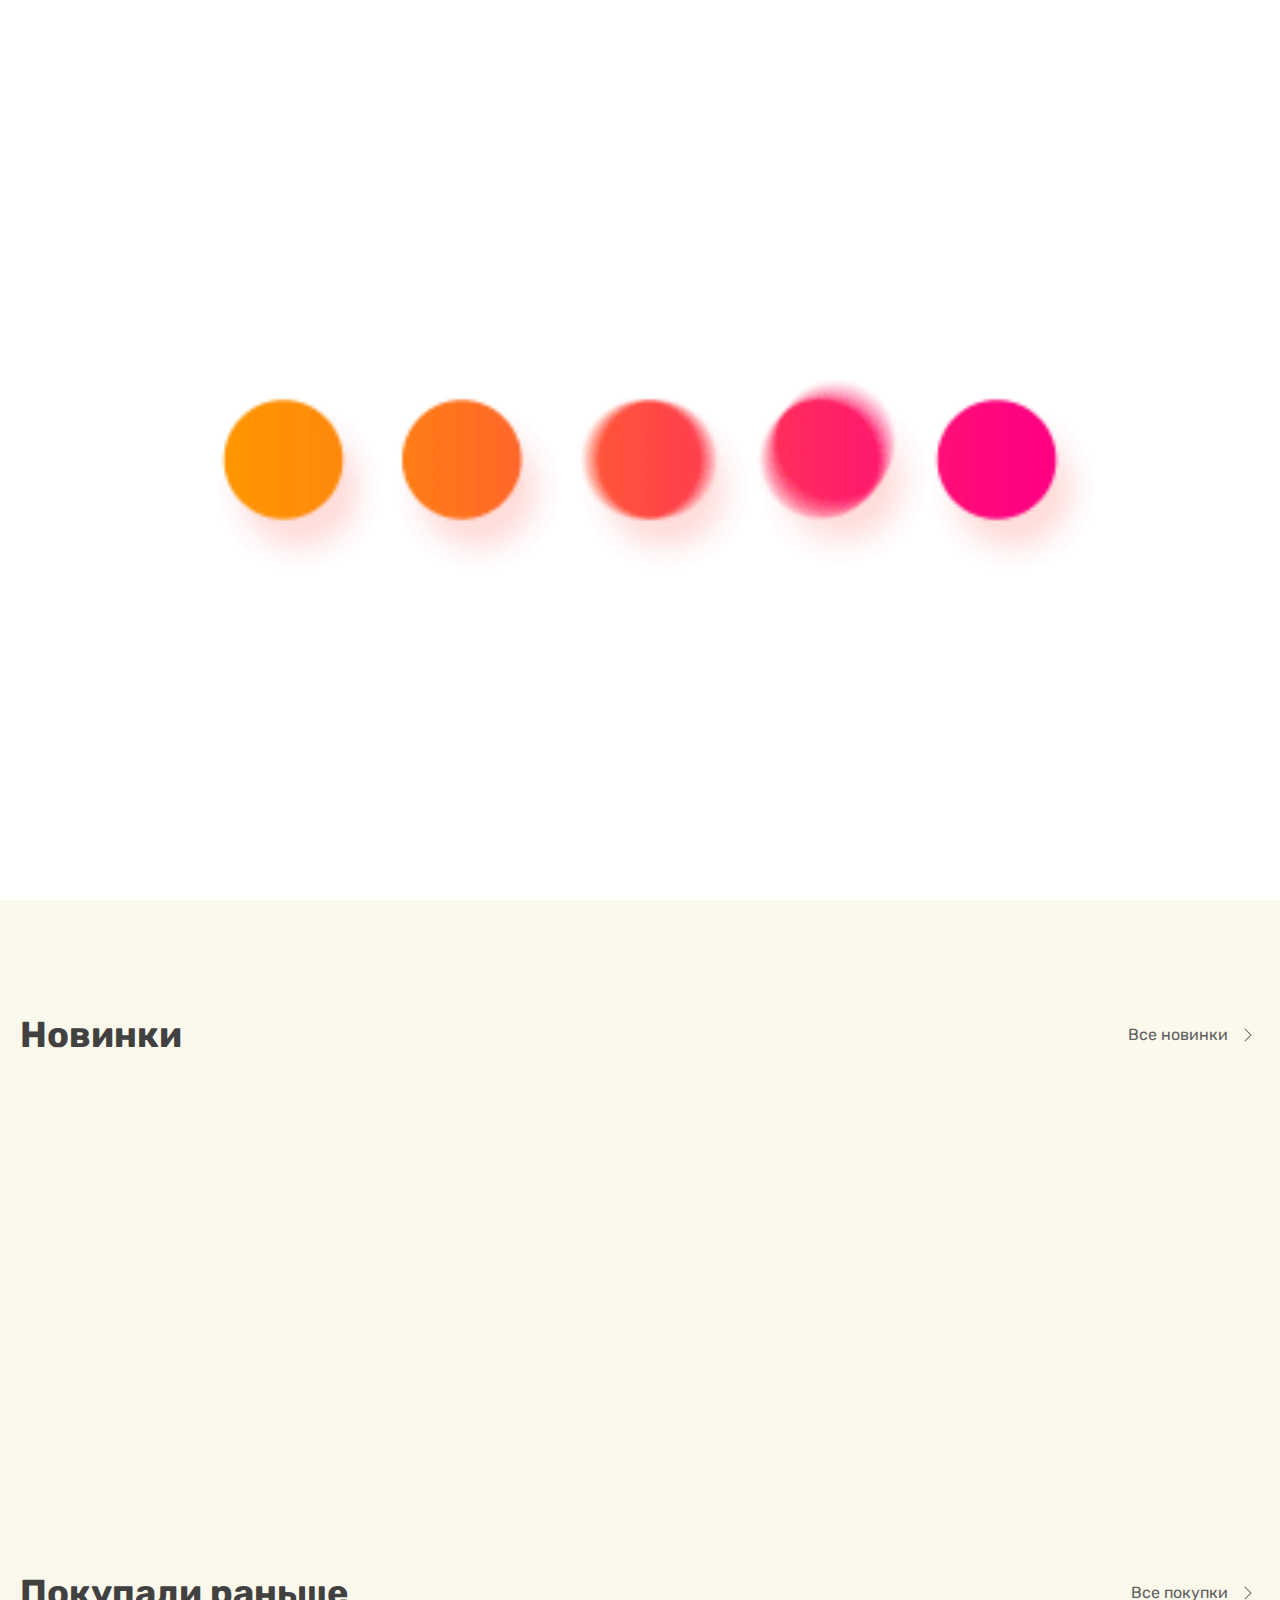
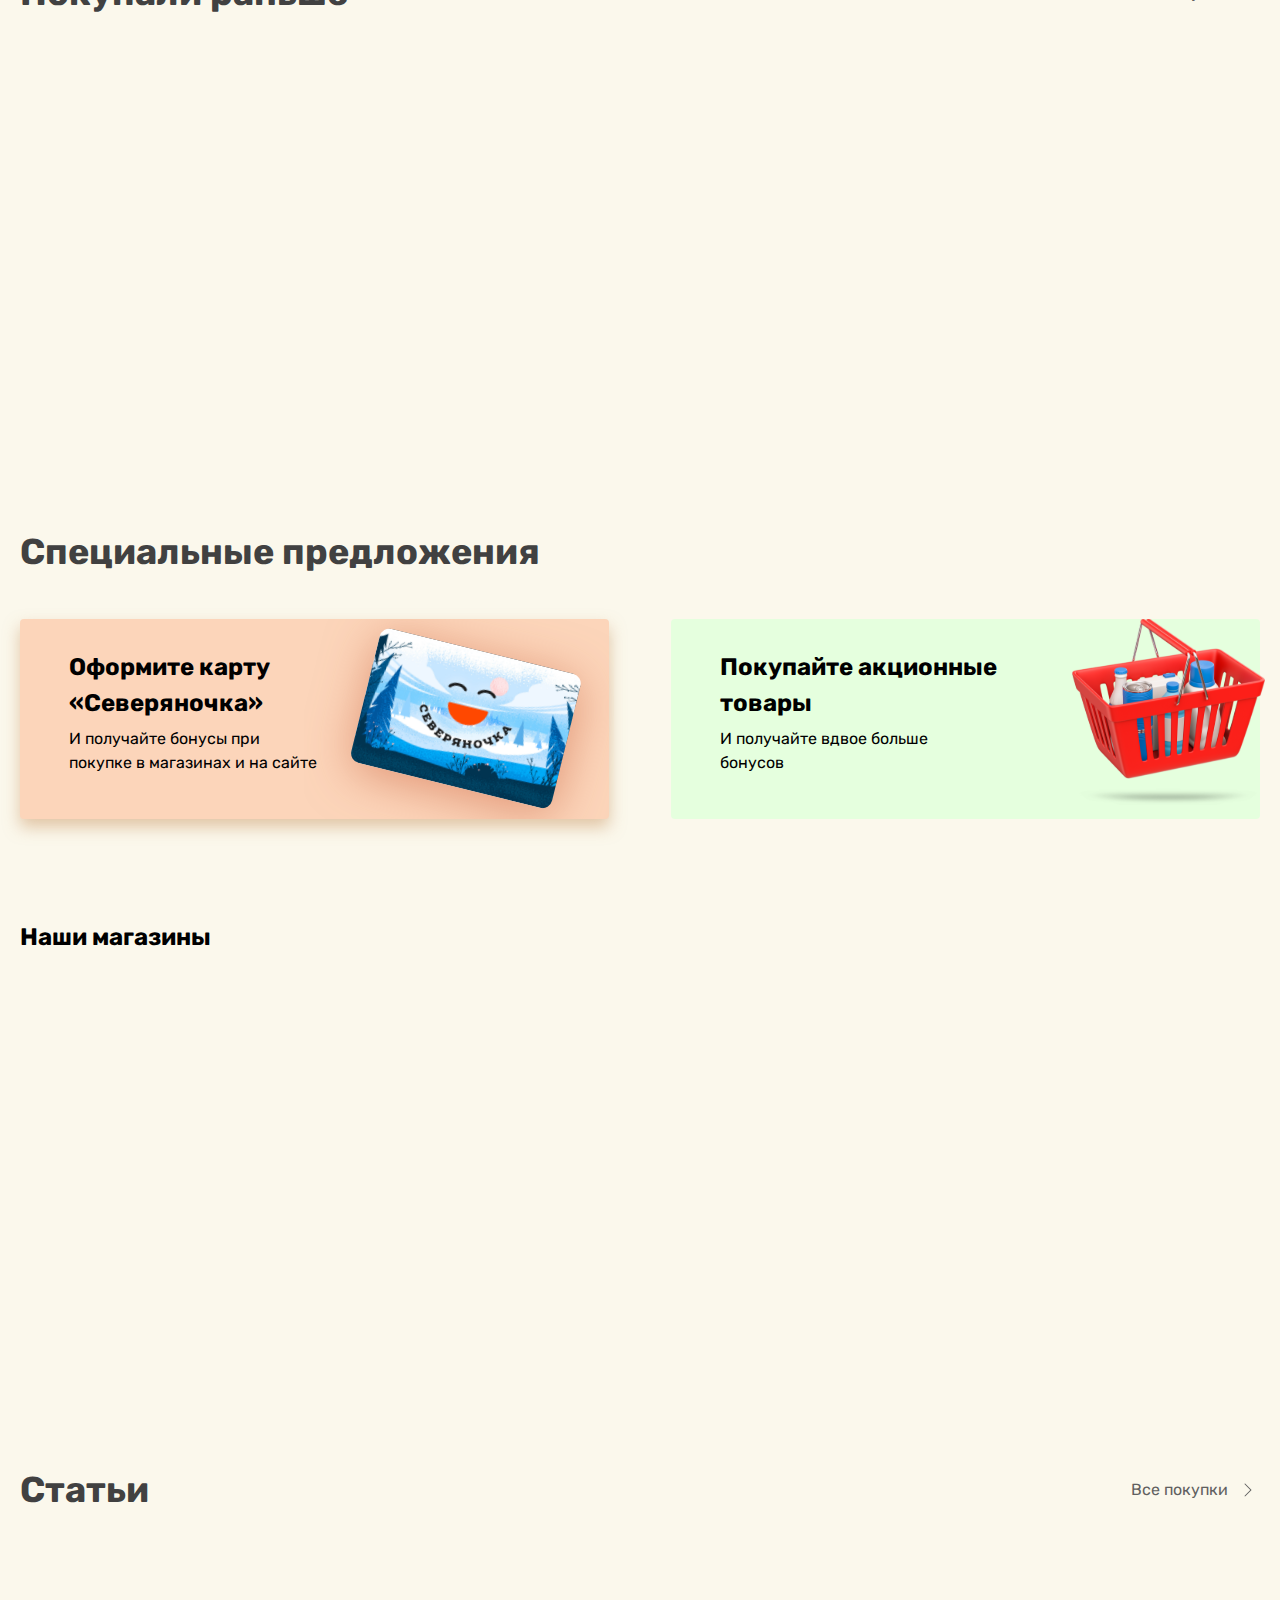
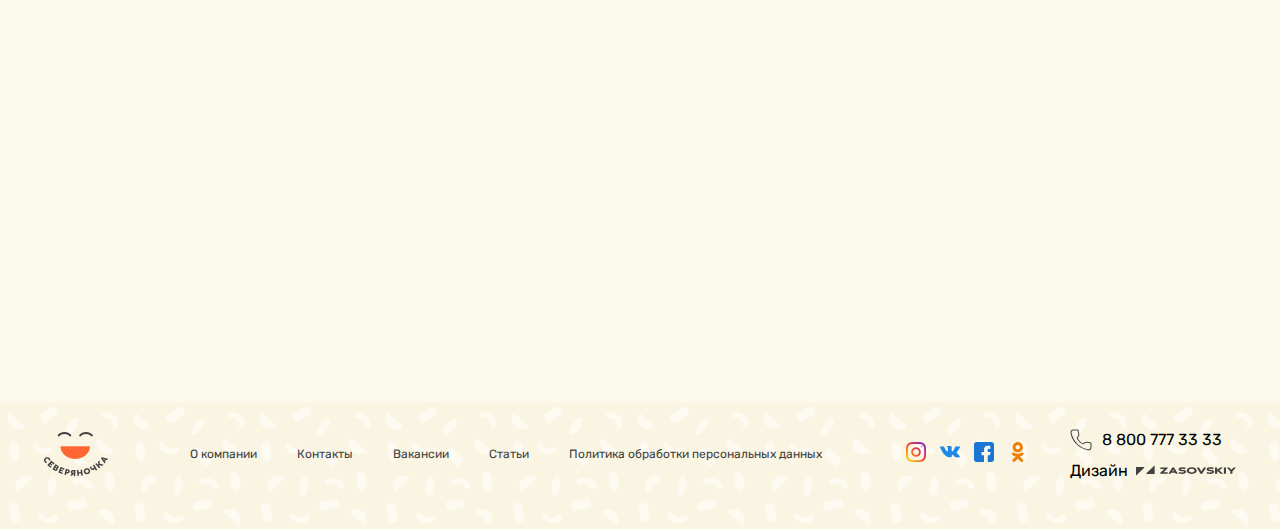
==== commit c0de36a4: "10:38" ====
--- a/index.html
+++ b/index.html
@@ -4,10 +4,11 @@
     <meta charset="UTF-8" />
     <meta name="viewport" content="width=device-width, initial-scale=1.0" />
     <title>HOME</title>
-    <link rel="stylesheet" href="./css/main.min.css" />
+    <link rel="stylesheet" href="./scss/main.css" />
     <link href="https://unpkg.com/aos@2.3.1/dist/aos.css" rel="stylesheet" />
   </head>
   <body>
+    <a class="backtop" href="#"><img src="./to the top img.png" alt=""></a>
     <nav>
       <div class="screen-line">
         <div class="nav-div">
@@ -17,7 +18,7 @@
             src="./img/head-img/logo (13).svg"
             alt="No img?"
           />
-          <a href="./page/katalog,html">
+          <a href="./page/katalog.html">
             <button class="katalogmin">
               <div>
                 <img src="./img/head-img/menu.svg" alt="No img?" />
@@ -25,7 +26,7 @@
               </div>
             </button>
           </a>
-          <form action=""><input type="text" /placeholder="Найти "товар"></form>
+          <form action=""><input type="text" placeholder="Найти товар"></form>
           <div class="imgsss">
             <a href="./page/Избранное.html">
               <img src="./img/head-img/MainMenu.svg" alt="No img?" />
@@ -35,7 +36,7 @@
             /></a>
 
             <a href="./page/Заказы.html"
-              ><img src="./img/head-img/MainMenu (2).svg" alt="No img?"
+            ><img src="./img/head-img/MainMenu (2).svg" alt="No img?"
             /></a>
           </div>
           <div class="head-div2">
@@ -54,7 +55,9 @@
         <p>Доставка бесплатно от 1000 ₽</p>
       </div>
     </header>
-
+<div class="loading_">
+ <img src="./img/ezgif-2-6d0b072c3d3f.gif" alt="">
+</div>
     <div class="АкцииАкции">
       <div class="screen-line">
         <div class="Акции1_">
@@ -558,5 +561,6 @@
     </div>
     <script src="https://unpkg.com/aos@2.3.1/dist/aos.js"></script>
     <script src="./js/main.js"></script>
+    <!-- <script src="./js/card.js"></script> -->
   </body>
 </html>
--- a/scss/main.css
+++ b/scss/main.css
@@ -0,0 +1,874 @@
+@charset "UTF-8";
+@import url("https://fonts.googleapis.com/css2?family=Rubik:ital,wght@0,300..900;1,300..900&display=swap");
+* {
+  padding: 0;
+  margin: 0;
+}
+
+*, *::before, *::after {
+  box-sizing: border-box;
+  font-family: "Rubik", sans-serif;
+}
+
+.screen-line {
+  max-width: 1288px;
+  margin-left: auto;
+  margin-right: auto;
+  padding-left: 20px;
+  padding-right: 20px;
+}
+
+nav {
+  position: relative;
+  z-index: 1000000;
+  position: sticky;
+  top: 0;
+  box-shadow: 2px 4px 8px 0px rgba(0, 0, 0, 0.1);
+  background-color: white;
+}
+@media (max-width: 807px) {
+  nav .logo-brend {
+    display: none;
+  }
+}
+nav .logo-brend2 {
+  display: none !important;
+}
+@media (max-width: 807px) {
+  nav .logo-brend2 {
+    display: block !important;
+  }
+}
+nav .nav-div {
+  padding-top: 20px;
+  padding-bottom: 20px;
+  display: flex;
+  align-items: center;
+  justify-content: space-between;
+}
+nav .katalogmin {
+  background: rgb(112, 192, 91);
+  padding: 8px;
+  border-radius: 4px;
+  border: none;
+  transition: 1s;
+}
+nav .katalogmin:hover {
+  box-shadow: inset 0px 50px 30px red;
+}
+@media (max-width: 544px) {
+  nav .katalogmin {
+    display: none;
+  }
+}
+nav .katalogmin div {
+  display: flex;
+  gap: 8px;
+  align-items: center;
+}
+nav .katalogmin div p {
+  font-family: Rubik;
+  font-size: 16px;
+  font-weight: 400;
+  line-height: 24px;
+  text-align: center;
+  color: white;
+}
+@media (max-width: 1005px) {
+  nav .katalogmin div p {
+    display: none;
+  }
+}
+nav .imgsss {
+  display: flex;
+  gap: 10px;
+}
+@media (max-width: 544px) {
+  nav .imgsss {
+    display: none;
+  }
+}
+nav .imgsss img {
+  transition: 0.3s;
+}
+nav .imgsss img:hover {
+  transform: scale(0.85);
+}
+nav form input {
+  height: 40px;
+  width: 374px;
+  padding: 8px;
+  gap: 10px;
+  border-radius: 4px;
+  border: 1px solid rgb(112, 192, 91);
+  outline: none;
+}
+@media (max-width: 1005px) {
+  nav form input {
+    width: 324px;
+  }
+}
+@media (max-width: 683px) {
+  nav form input {
+    width: 100%;
+  }
+}
+@media (max-width: 544px) {
+  nav form input {
+    width: 250px;
+  }
+}
+nav .head-div2 {
+  display: flex;
+  align-items: center;
+  gap: 10px;
+}
+@media (max-width: 544px) {
+  nav .head-div2 {
+    display: none;
+  }
+}
+nav .head-div2 div {
+  display: flex;
+  align-items: center;
+  gap: 10px;
+}
+@media (max-width: 1005px) {
+  nav .head-div2 div p {
+    display: none;
+  }
+}
+@media (max-width: 1005px) {
+  nav .head-div2 .asdd {
+    display: none;
+  }
+}
+
+header {
+  margin-top: 4px;
+  background-image: url(../../img/head-img/Group\ 7100.svg);
+  background-repeat: no-repeat;
+  background-size: cover;
+  background-position: center;
+  width: 100%;
+  background-color: white;
+}
+header img {
+  width: 100%;
+}
+@media (max-width: 400px) {
+  header img {
+    display: none;
+  }
+}
+header p {
+  display: none !important;
+}
+@media (max-width: 400px) {
+  header p {
+    display: block !important;
+    text-align: center;
+    padding: 27px 0px;
+    font-family: Rubik;
+    font-size: 18px;
+    font-weight: 700;
+    line-height: 27px;
+    text-align: center;
+  }
+}
+
+.АкцииАкции {
+  margin-top: 80px;
+}
+.АкцииАкции .Акции1_ {
+  display: flex;
+  align-items: center;
+  justify-content: space-between;
+}
+.АкцииАкции .Акции1_ h1 {
+  font-family: Rubik;
+  font-size: 36px;
+  font-weight: 700;
+  line-height: 54px;
+  text-align: left;
+  color: rgb(65, 65, 65);
+}
+.АкцииАкции .Акции1_ a {
+  text-decoration: none;
+}
+.АкцииАкции .Акции1_ a div {
+  display: flex;
+  align-items: center;
+  gap: 8px;
+  transition: 0.3s;
+}
+.АкцииАкции .Акции1_ a div:hover {
+  -webkit-text-decoration: underline 4px red;
+          text-decoration: underline 4px red;
+}
+.АкцииАкции .Акции1_ a div p {
+  font-family: Rubik;
+  font-size: 16px;
+  font-weight: 400;
+  line-height: 24px;
+  text-align: center;
+  color: rgb(96, 96, 96);
+}
+
+.gridss {
+  margin-top: 40px;
+  display: grid;
+  grid-template-columns: auto auto auto auto;
+  justify-content: space-between;
+}
+@media (max-width: 694px) {
+  .gridss {
+    grid-template-columns: auto auto;
+    justify-content: space-evenly;
+  }
+}
+.gridss .grid-card {
+  width: 272px;
+  background-color: white;
+}
+@media (max-width: 819px) {
+  .gridss .grid-card {
+    width: 224px !important;
+  }
+}
+@media (max-width: 694px) {
+  .gridss .grid-card {
+    width: 272px;
+  }
+}
+@media (max-width: 472px) {
+  .gridss .grid-card {
+    width: 160px !important;
+  }
+}
+.gridss .grid-card img {
+  width: 100%;
+}
+.gridss .grid-card .grid-card__DIV {
+  padding-top: 8px;
+  display: flex;
+  padding: 0px 8px;
+  justify-content: space-between;
+}
+.gridss .grid-card .grid-card__DIV .div_left h2 {
+  font-family: Rubik;
+  font-size: 18px;
+  font-weight: 700;
+  line-height: 27px;
+  text-align: left;
+  color: rgb(65, 65, 65);
+}
+.gridss .grid-card .grid-card__DIV .div_left p {
+  font-family: Rubik;
+  font-size: 12px;
+  font-weight: 400;
+  line-height: 18px;
+  text-align: left;
+  color: rgb(191, 191, 191);
+}
+.gridss .grid-card .grid-card__DIV .div_right h3 {
+  font-family: Rubik;
+  font-size: 16px;
+  font-weight: 400;
+  line-height: 24px;
+  text-align: left;
+  color: rgb(96, 96, 96);
+}
+.gridss .grid-card .grid-card__DIV .div_right p {
+  font-family: Rubik;
+  font-size: 12px;
+  font-weight: 400;
+  line-height: 18px;
+  text-align: left;
+  color: rgb(191, 191, 191);
+}
+.gridss .grid-card .grid-card__DIV h6 {
+  font-family: Rubik;
+  font-size: 18px;
+  font-weight: 700;
+  line-height: 27px;
+  text-align: left;
+  color: rgb(65, 65, 65);
+}
+.gridss .div-end-p {
+  margin-left: 8px;
+  max-width: 256px;
+  font-family: Rubik;
+  font-size: 16px;
+  font-weight: 400;
+  line-height: 24px;
+  text-align: left;
+  color: rgb(65, 65, 65);
+}
+.gridss .yulduzlar {
+  margin-left: 8px;
+  display: flex;
+  gap: 4px;
+}
+.gridss .vkarzinu {
+  margin: 8px;
+  width: 94%;
+  height: 40px;
+  border: none;
+  background: none;
+  border-radius: 3px;
+  color: rgb(112, 192, 91);
+  border: 1px solid rgb(112, 192, 91);
+  transition: 0.3s;
+}
+.gridss .vkarzinu:hover {
+  box-shadow: inset 0px 42px 0px rgb(255, 102, 51);
+  color: white;
+  border: none;
+}
+
+@media (max-width: 1101px) {
+  .whither {
+    display: none !important;
+  }
+}
+@media (max-width: 694px) {
+  .whither {
+    display: block !important;
+  }
+}
+
+@media (max-width: 472px) {
+  .o_o {
+    padding-top: 70px !important;
+  }
+  .o__o {
+    padding-top: 25px;
+  }
+}
+.Акции1_ {
+  margin-top: 120px;
+  display: flex;
+  align-items: center;
+  justify-content: space-between;
+}
+.Акции1_ h1 {
+  font-family: Rubik;
+  font-size: 36px;
+  font-weight: 700;
+  line-height: 54px;
+  text-align: left;
+  color: rgb(65, 65, 65);
+}
+.Акции1_ a {
+  text-decoration: none;
+}
+.Акции1_ a div {
+  display: flex;
+  align-items: center;
+  gap: 8px;
+  transition: 0.3s;
+}
+.Акции1_ a div:hover {
+  -webkit-text-decoration: underline 4px red;
+          text-decoration: underline 4px red;
+}
+.Акции1_ a div p {
+  font-family: Rubik;
+  font-size: 16px;
+  font-weight: 400;
+  line-height: 24px;
+  text-align: center;
+  color: rgb(96, 96, 96);
+}
+
+.предло__ {
+  margin-top: 120px;
+  margin-bottom: 40px;
+  font-family: Rubik;
+  font-size: 36px;
+  font-weight: 700;
+  line-height: 54px;
+  text-align: left;
+  color: rgb(65, 65, 65);
+}
+
+.karti {
+  display: flex;
+  align-items: center;
+  justify-content: space-between;
+}
+@media (max-width: 841px) {
+  .karti {
+    flex-direction: column;
+  }
+}
+.karti .kaerr1 {
+  box-shadow: 0px 8px 16px 0px rgba(202, 147, 96, 0.5);
+  border-radius: 4px;
+  width: 589px;
+  background-color: rgb(252, 213, 186);
+  position: relative;
+}
+@media (max-width: 725px) {
+  .karti .kaerr1 {
+    max-width: 289px;
+    overflow: hidden;
+  }
+}
+.karti .kaerr1 h1 {
+  padding-top: 30px;
+  padding-left: 49px;
+  max-width: 400px;
+  font-family: Rubik;
+  font-size: 24px;
+  font-weight: 700;
+  line-height: 36px;
+  text-align: left;
+}
+@media (max-width: 1136px) {
+  .karti .kaerr1 h1 {
+    width: 174px;
+    font-family: Rubik;
+    font-size: 18px;
+    font-weight: 700;
+    line-height: 27px;
+    text-align: left;
+    position: relative;
+    z-index: 11;
+  }
+}
+.karti .kaerr1 p {
+  padding-top: 6px;
+  padding-left: 49px;
+  padding-bottom: 44px;
+  max-width: 300px;
+  font-family: Rubik;
+  font-size: 16px;
+  font-weight: 400;
+  line-height: 24px;
+  text-align: left;
+}
+@media (max-width: 1136px) {
+  .karti .kaerr1 p {
+    width: 174px;
+    font-size: 12px;
+    font-weight: 400;
+    line-height: 18px;
+    text-align: left;
+    position: relative;
+    z-index: 11;
+  }
+}
+.karti .kaerr1 img {
+  position: absolute;
+  top: 0px;
+  right: -5px;
+  transition: 0.3s;
+}
+.karti .kaerr1 img:hover {
+  transform: rotate(-16deg);
+}
+@media (max-width: 1136px) {
+  .karti .kaerr1 img {
+    right: -70px;
+  }
+}
+
+.kaerr2 {
+  background-color: rgb(229, 255, 222);
+  border-radius: 4px;
+  width: 589px;
+  position: relative;
+}
+@media (max-width: 725px) {
+  .kaerr2 {
+    max-width: 389px;
+    overflow: hidden;
+  }
+}
+.kaerr2 h1 {
+  padding-top: 30px;
+  padding-left: 49px;
+  max-width: 400px;
+  font-family: Rubik;
+  font-size: 24px;
+  font-weight: 700;
+  line-height: 36px;
+  text-align: left;
+  position: relative;
+  z-index: 11;
+}
+@media (max-width: 340px) {
+  .kaerr2 h1 {
+    width: 200px;
+  }
+}
+.kaerr2 p {
+  padding-top: 6px;
+  padding-left: 49px;
+  padding-bottom: 44px;
+  max-width: 300px;
+  font-family: Rubik;
+  font-size: 16px;
+  font-weight: 400;
+  line-height: 24px;
+  text-align: left;
+  position: relative;
+  z-index: 11;
+}
+.kaerr2 img {
+  position: absolute;
+  top: 0px;
+  right: -5px;
+  transition: 0.3s;
+}
+
+.nashimagazin {
+  margin-top: 100px;
+  font-family: Rubik;
+  font-size: 24px;
+  font-weight: 700;
+  line-height: 36px;
+  text-align: left;
+}
+
+.grid-cardend {
+  display: grid;
+  grid-template-columns: auto auto auto;
+  justify-content: space-between;
+}
+@media (max-width: 1189px) {
+  .grid-cardend {
+    justify-content: space-evenly;
+  }
+}
+@media (max-width: 694px) {
+  .grid-cardend {
+    grid-template-columns: auto;
+    grid-template-rows: auto auto auto;
+  }
+}
+.grid-cardend .end__element {
+  width: 376px;
+  background-color: white;
+}
+@media (max-width: 1189px) {
+  .grid-cardend .end__element {
+    width: 224px;
+  }
+}
+@media (max-width: 694px) {
+  .grid-cardend .end__element {
+    width: 100%;
+  }
+}
+.grid-cardend .end__element img {
+  width: 100%;
+}
+.grid-cardend .end__element p {
+  font-family: Rubik;
+  font-size: 12px;
+  font-weight: 400;
+  line-height: 18px;
+  text-align: left;
+  color: rgb(143, 143, 143);
+}
+.grid-cardend .end__element h3 {
+  padding: 8px;
+  font-family: Rubik;
+  font-size: 18px;
+  font-weight: 700;
+  line-height: 27px;
+  text-align: left;
+}
+@media (max-width: 1189px) {
+  .grid-cardend .end__element h3 {
+    font-family: Rubik;
+    font-size: 16px;
+    font-weight: 700;
+    line-height: 24px;
+    text-align: left;
+  }
+}
+.grid-cardend .end__element h5 {
+  padding: 8px;
+  font-family: Rubik;
+  font-size: 16px;
+  font-weight: 400;
+  line-height: 24px;
+  text-align: left;
+  color: rgb(65, 65, 65);
+}
+@media (max-width: 1189px) {
+  .grid-cardend .end__element h5 {
+    font-family: Rubik;
+    font-size: 12px;
+    font-weight: 400;
+    line-height: 18px;
+    text-align: left;
+  }
+}
+.grid-cardend .end__element button {
+  margin-left: 8px;
+  width: 150px;
+  height: 40px;
+  padding: 8px;
+  gap: 8px;
+  border-radius: 4px;
+  border: none;
+  background: rgb(229, 255, 222);
+  color: rgb(112, 192, 91);
+  transition: 0.3s;
+}
+.grid-cardend .end__element button:hover {
+  color: white;
+  box-shadow: inset 0px 41px rgb(112, 192, 91);
+}
+
+footer {
+  background-color: rgb(250, 245, 227);
+  margin-top: 80px;
+  background-image: url(../../img/footer/bac.svg);
+  width: 100%;
+  height: 126px;
+}
+@media (max-width: 697px) {
+  footer {
+    display: none !important;
+  }
+}
+footer .bigasdfl {
+  padding: 24px;
+  display: flex;
+  justify-content: space-between;
+  align-items: center;
+}
+footer .gjdfkgjfgdkfdk {
+  display: grid;
+  grid-template-columns: auto auto auto auto auto;
+  gap: 40px;
+}
+@media (max-width: 1077px) {
+  footer .gjdfkgjfgdkfdk {
+    display: none;
+  }
+}
+@media (max-width: 697px) {
+  footer .gjdfkgjfgdkfdk {
+    grid-template-columns: auto auto auto auto;
+    grid-template-rows: auto auto;
+  }
+}
+footer .gjdfkgjfgdkfdk a {
+  text-decoration: none;
+}
+footer .gjdfkgjfgdkfdk a p {
+  font-family: Rubik;
+  font-size: 12px;
+  font-weight: 400;
+  line-height: 18px;
+  text-align: left;
+  color: rgb(65, 65, 65);
+}
+footer .kgjfgdkfdk {
+  display: none;
+}
+@media (max-width: 1077px) {
+  footer .kgjfgdkfdk {
+    display: flex;
+    flex-direction: column;
+    gap: 8px;
+  }
+}
+footer .kgjfgdkfdk .alii {
+  display: flex;
+  gap: 16px;
+}
+footer .kgjfgdkfdk a {
+  text-decoration: none;
+}
+footer .kgjfgdkfdk a p {
+  font-family: Rubik;
+  font-size: 12px;
+  font-weight: 400;
+  line-height: 18px;
+  text-align: left;
+  color: rgb(65, 65, 65);
+}
+footer .fodefilrr {
+  display: flex;
+  align-items: center;
+  gap: 40px;
+}
+@media (max-width: 800px) {
+  footer .fodefilrr {
+    gap: 24px;
+  }
+}
+footer .fodefilrr .sasdfdsg {
+  display: grid;
+  grid-template-columns: auto auto auto auto;
+  gap: 10px !important;
+}
+@media (max-width: 800px) {
+  footer .fodefilrr .sasdfdsg {
+    grid-template-columns: auto auto;
+    grid-template-rows: auto auto;
+  }
+}
+footer .img__p-foot {
+  margin-top: 10px;
+  display: flex;
+  gap: 8px;
+}
+
+.footer-2 {
+  display: none;
+  background-color: rgb(250, 245, 227);
+  margin-top: 80px;
+  background-image: url(../../img/footer/bac.svg);
+  width: 100%;
+  height: 126px;
+}
+@media (max-width: 697px) {
+  .footer-2 {
+    display: block !important;
+  }
+}
+.footer-2 .bi-bag {
+  display: flex;
+  justify-content: space-around;
+}
+.footer-2 .center-alta {
+  margin-top: 24px;
+  display: flex;
+  justify-content: center;
+}
+.footer-2 .center-alta .alta-big {
+  margin: 0 auto;
+  display: flex;
+  flex-direction: column;
+  gap: 16px;
+}
+.footer-2 .center-alta .alta-big .alta {
+  display: flex;
+  gap: 16px;
+}
+.footer-2 .center-alta .alta-big a {
+  text-decoration: none;
+}
+.footer-2 .center-alta .alta-big a p {
+  font-family: Rubik;
+  font-size: 12px;
+  font-weight: 400;
+  line-height: 18px;
+  text-align: left;
+  color: rgb(65, 65, 65);
+}
+
+.end__nav {
+  margin-top: 26px;
+  display: none;
+}
+@media (max-width: 544px) {
+  .end__nav {
+    background-color: white;
+    display: block;
+  }
+}
+.end__nav .imageoo {
+  display: flex;
+  align-items: center;
+  justify-content: space-around;
+}
+.end__nav .imageoo img {
+  transition: 0.3s;
+}
+.end__nav .imageoo img:hover {
+  transform: scale(0.85);
+}
+
+button:hover {
+  cursor: pointer;
+}
+
+body {
+  background: rgb(251, 248, 236);
+  scroll-behavior: smooth;
+}
+
+.loading_ {
+  background-color: white;
+  position: fixed;
+  top: 0;
+  bottom: 0;
+  right: 0;
+  left: 0;
+  z-index: 1000000;
+  display: flex;
+  justify-content: center;
+  align-items: center;
+  opacity: 1;
+  animation-name: load;
+  animation-duration: 2s;
+  animation-iteration-count: infinite;
+  transition: 0.3s;
+}
+@keyframes load {
+  0% {
+    background-color: rgb(255, 255, 0);
+  }
+  50% {
+    background-color: rgb(4, 244, 0);
+  }
+  100% {
+    background-color: rgb(255, 255, 0);
+  }
+}
+.loading_ img {
+  animation-name: gif;
+  animation-duration: 2s;
+  animation-iteration-count: infinite;
+  width: 100%;
+  height: 100%;
+  -o-object-fit: cover;
+     object-fit: cover;
+}
+@keyframes gif {
+  25% {
+    transform: translate(0px, 50px);
+  }
+  75% {
+    transform: translate(0px, -50px);
+  }
+}
+
+.loading-none {
+  opacity: 0;
+  z-index: -10000000000000;
+}
+
+.backtop {
+  position: fixed;
+  bottom: 20px;
+  right: 40px;
+  display: none;
+  animation-name: top;
+  animation-duration: 2s;
+  animation-iteration-count: infinite;
+}
+@keyframes top {
+  50% {
+    bottom: 50px;
+  }
+  100% {
+    bottom: 20px;
+  }
+}
+.backtop img {
+  width: 60px;
+  height: 60px;
+  background-color: white;
+  border-radius: 50%;
+}/*# sourceMappingURL=main.css.map */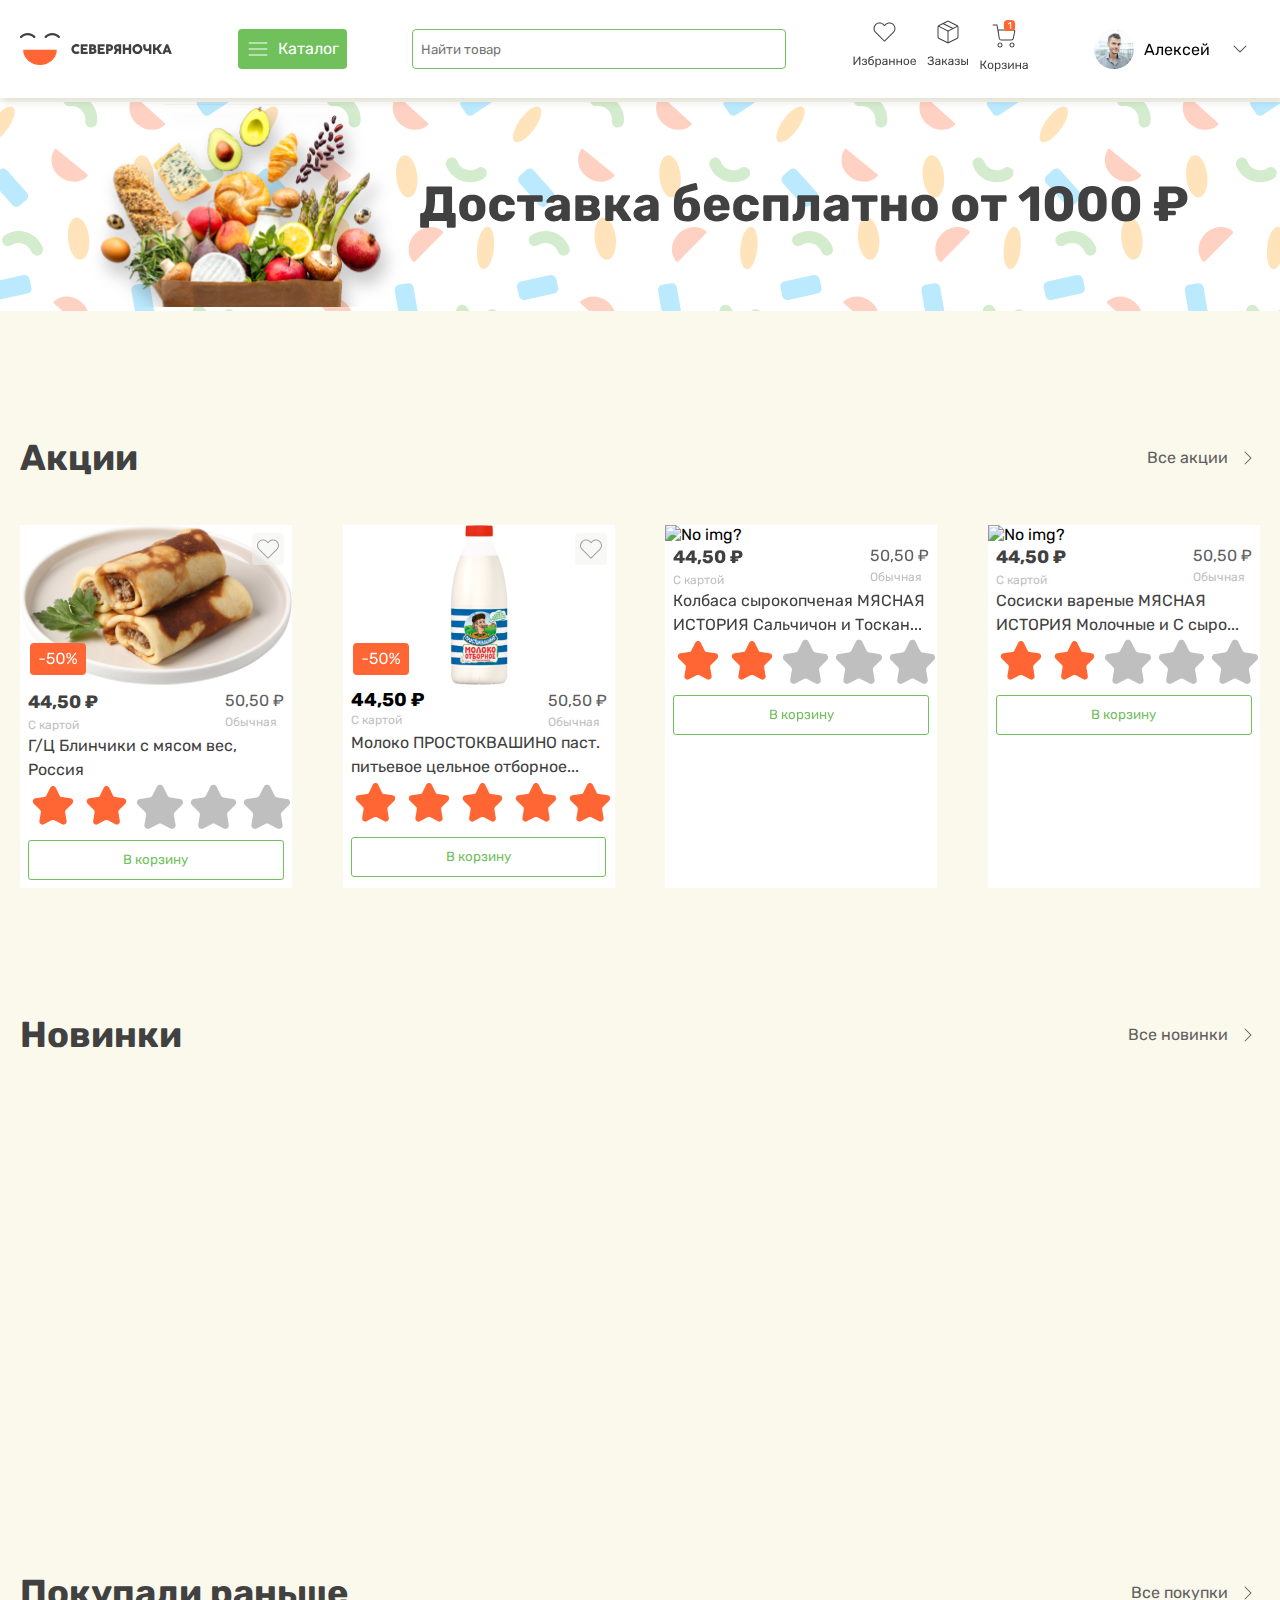
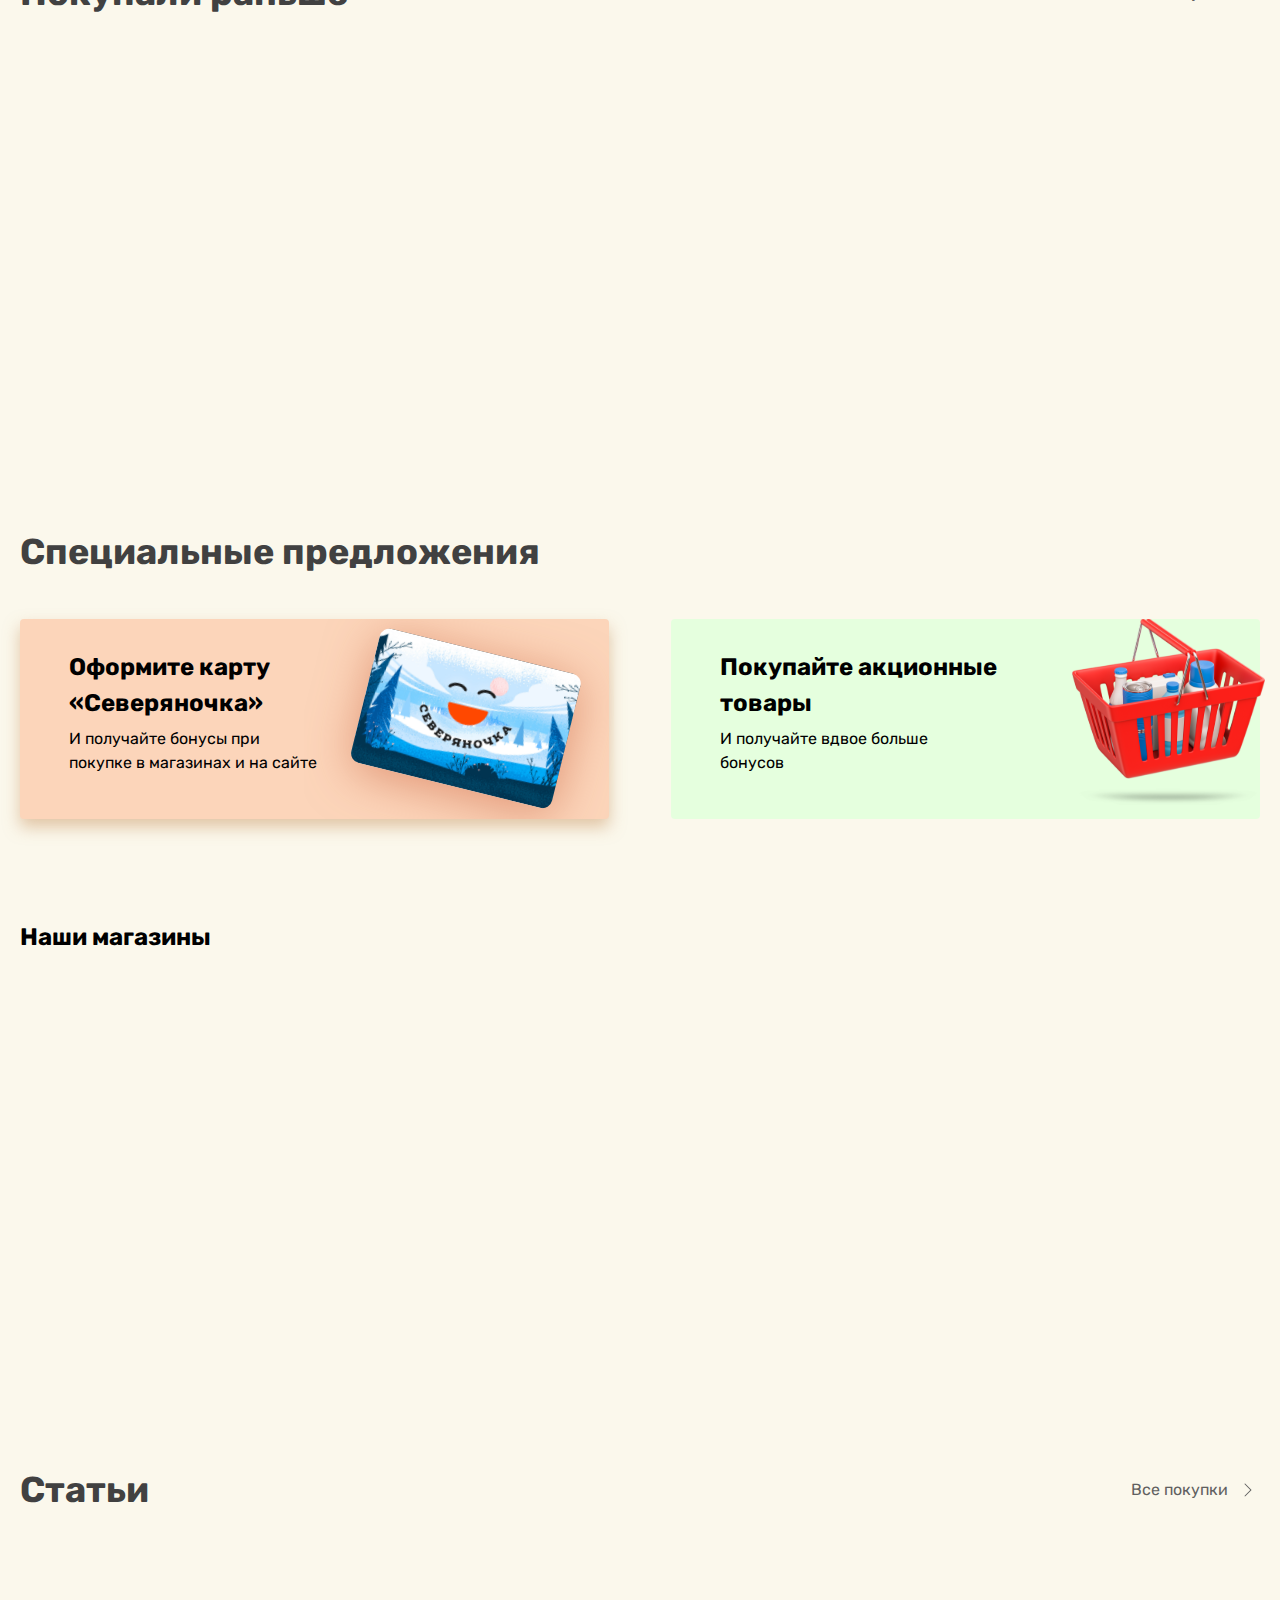
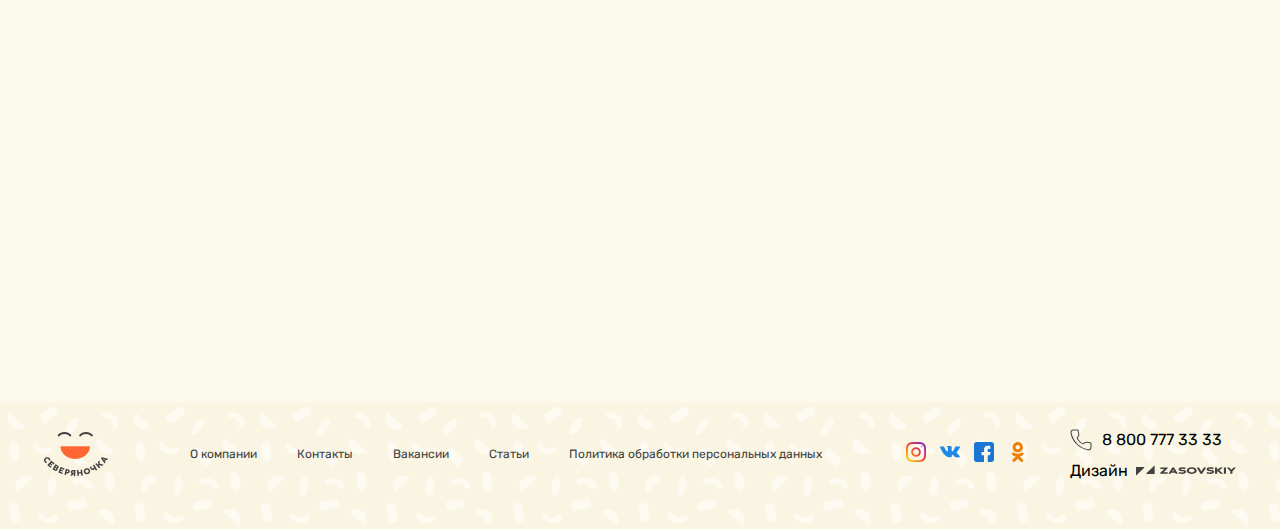
==== commit 43ba085b: "9:07" ====
--- a/index.html
+++ b/index.html
@@ -4,7 +4,7 @@
     <meta charset="UTF-8" />
     <meta name="viewport" content="width=device-width, initial-scale=1.0" />
     <title>HOME</title>
-    <link rel="stylesheet" href="./scss/main.css" />
+    <link rel="stylesheet" href="./scss/main.css"/>
     <link href="https://unpkg.com/aos@2.3.1/dist/aos.css" rel="stylesheet" />
   </head>
   <body>
@@ -35,7 +35,7 @@
               ><img src="./img/head-img/MainMenu (1).svg" alt="No img?"
             /></a>
 
-            <a href="./page/Заказы.html"
+            <a href="./page/Корзина.html"
             ><img src="./img/head-img/MainMenu (2).svg" alt="No img?"
             /></a>
           </div>
@@ -55,9 +55,9 @@
         <p>Доставка бесплатно от 1000 ₽</p>
       </div>
     </header>
-<div class="loading_">
+<!-- <div class="loading_">
  <img src="./img/ezgif-2-6d0b072c3d3f.gif" alt="">
-</div>
+</div> -->
     <div class="АкцииАкции">
       <div class="screen-line">
         <div class="Акции1_">
--- a/scss/main.css
+++ b/scss/main.css
@@ -857,6 +857,7 @@
   animation-name: top;
   animation-duration: 2s;
   animation-iteration-count: infinite;
+  scroll-behavior: smooth;
 }
 @keyframes top {
   50% {
